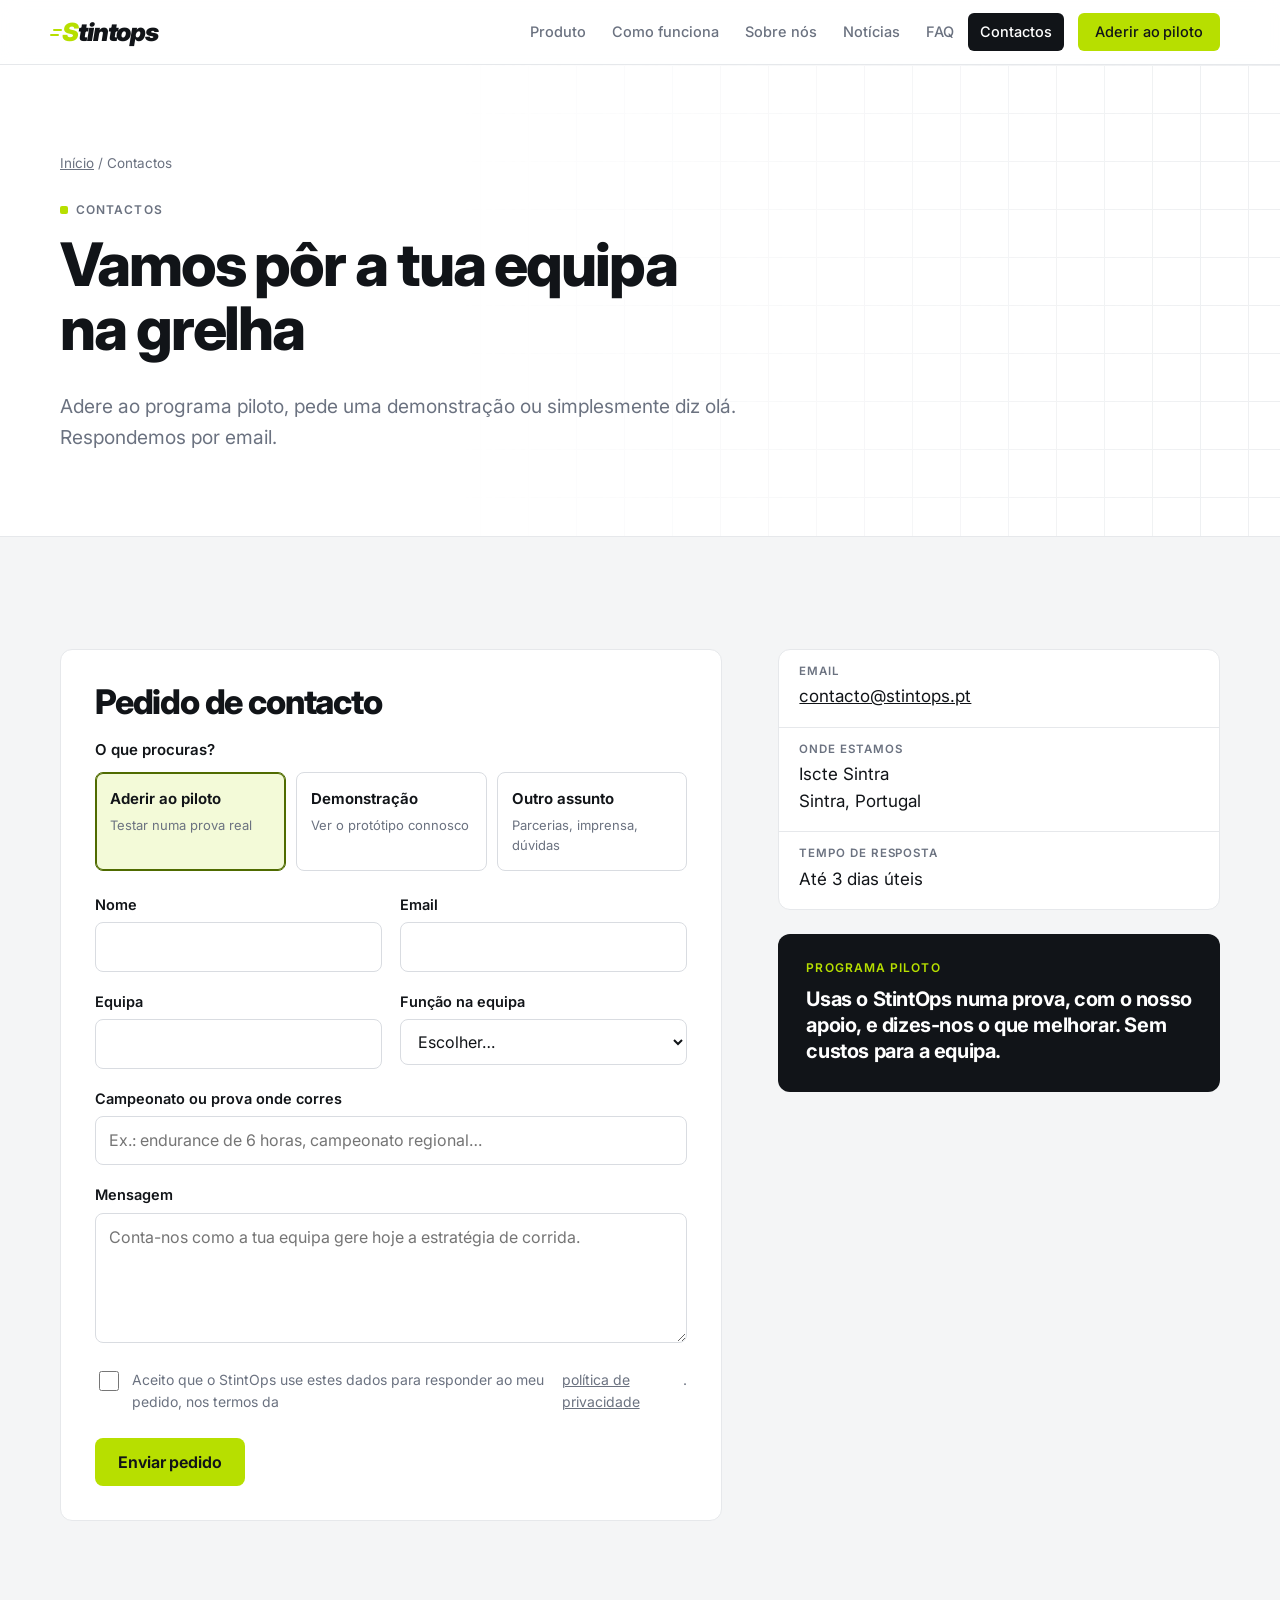
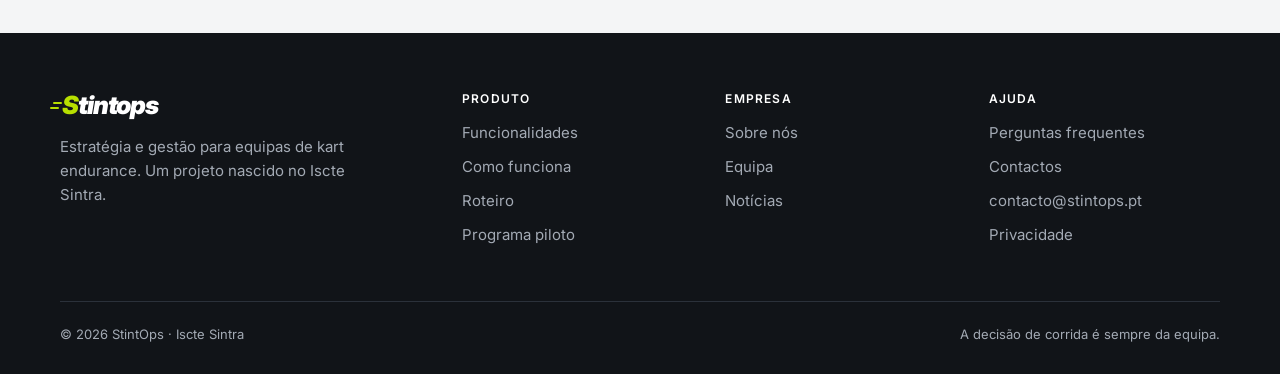
==== contactos.html @ 8bb317ed "Website corporativo StintOps Site estático com 7 páginas (homepage, produto, sobre nós, notícias, FA" ====
<!doctype html>
<html lang="pt-PT">
<head>
  <meta charset="utf-8">
  <meta name="viewport" content="width=device-width, initial-scale=1">
  <title>Contactos e programa piloto — StintOps</title>
  <meta name="description" content="Adere ao programa piloto do StintOps, pede uma demonstração ou fala com a equipa.">
  <link rel="canonical" href="https://stintops.pt/contactos.html">
  <meta property="og:title" content="Contactos e programa piloto — StintOps">
  <meta name="theme-color" content="#ffffff">
  <link rel="icon" href="assets/img/favicon.svg" type="image/svg+xml">
  <link rel="preconnect" href="https://fonts.googleapis.com">
  <link rel="preconnect" href="https://fonts.gstatic.com" crossorigin>
  <link href="https://fonts.googleapis.com/css2?family=Inter:ital,wght@0,400;0,500;0,600;0,700;0,800;1,800;1,900&display=swap" rel="stylesheet">
  <link rel="stylesheet" href="assets/css/style.css?v=2">
</head>
<body>
  <a class="skip" href="#main">Saltar para o conteúdo</a>
  <div id="site-header"></div>

  <main id="main">
    <section class="page-hero">
      <div class="wrap">
        <p class="crumbs"><a href="index.html">Início</a> / Contactos</p>
        <p class="eyebrow">Contactos</p>
        <h1>Vamos pôr a tua equipa na grelha</h1>
        <p class="lead">Adere ao programa piloto, pede uma demonstração ou simplesmente diz olá. Respondemos por email.</p>
      </div>
    </section>

    <section id="piloto" aria-labelledby="form-title">
      <div class="wrap contact-grid">
        <div class="card">
          <h2 id="form-title" style="font-size:34px">Pedido de contacto</h2>
          <form data-form="contacto" data-ok="Obrigado! Recebemos o teu pedido e respondemos em breve por email." novalidate>
            <fieldset style="border:0;padding:0;margin:0 0 22px">
              <legend style="font-weight:600;font-size:15px;margin-bottom:10px">O que procuras?</legend>
              <div class="choice">
                <label><input type="radio" name="pedido" value="piloto" checked><span>Aderir ao piloto<small>Testar numa prova real</small></span></label>
                <label id="demo"><input type="radio" name="pedido" value="demo"><span>Demonstração<small>Ver o protótipo connosco</small></span></label>
                <label><input type="radio" name="pedido" value="outro"><span>Outro assunto<small>Parcerias, imprensa, dúvidas</small></span></label>
              </div>
            </fieldset>
            <div class="form-grid">
              <div><label for="c-nome">Nome</label><input id="c-nome" name="nome" required autocomplete="name"></div>
              <div><label for="c-email">Email</label><input id="c-email" name="email" type="email" required autocomplete="email"></div>
              <div><label for="c-equipa">Equipa</label><input id="c-equipa" name="equipa" autocomplete="organization"></div>
              <div>
                <label for="c-funcao">Função na equipa</label>
                <select id="c-funcao" name="funcao">
                  <option value="">Escolher…</option>
                  <option>Chefe de equipa</option>
                  <option>Piloto</option>
                  <option>Estratégia / cronometragem</option>
                  <option>Organizador de provas</option>
                  <option>Outra</option>
                </select>
              </div>
              <div class="full"><label for="c-prova">Campeonato ou prova onde corres</label><input id="c-prova" name="prova" placeholder="Ex.: endurance de 6 horas, campeonato regional…"></div>
              <div class="full"><label for="c-msg">Mensagem</label><textarea id="c-msg" name="mensagem" placeholder="Conta-nos como a tua equipa gere hoje a estratégia de corrida."></textarea></div>
              <div class="full"><label class="check"><input type="checkbox" name="consentimento" required> Aceito que o StintOps use estes dados para responder ao meu pedido, nos termos da <a href="privacidade.html">política de privacidade</a>.</label></div>
              <div class="full"><button class="btn btn-primary" type="submit">Enviar pedido</button></div>
            </div>
            <p class="form-msg" role="status"></p>
          </form>
        </div>

        <aside>
          <ul class="info-list">
            <li><small>Email</small><a href="mailto:contacto@stintops.pt">contacto@stintops.pt</a></li>
            <li><small>Onde estamos</small>Iscte Sintra<br>Sintra, Portugal</li>
            <li><small>Tempo de resposta</small>Até 3 dias úteis</li>
          </ul>
          <div class="quote-box" style="margin-top:24px">
            <small>Programa piloto</small>
            <p style="font-size:20px;margin-top:10px">Usas o StintOps numa prova, com o nosso apoio, e dizes-nos o que melhorar. Sem custos para a equipa.</p>
          </div>
        </aside>
      </div>
    </section>
  </main>

  <div id="site-footer"></div>
  <script src="assets/js/main.js?v=2"></script>
</body>
</html>
---- assets/css/style.css ----
/* StintOps — website corporativo
   Mesma linguagem visual da aplicação: fundo claro, cartões brancos,
   lima como cor de ação, preto para o estado ativo, etiquetas de estado. */

:root {
  --bg: #f4f5f6;
  --surface: #ffffff;
  --surface-2: #fafafa;
  --line: #e6e8eb;
  --line-2: #d9dce1;
  --text: #111418;
  --muted: #6b7280;
  --faint: #9aa1ab;
  --black: #111418;

  --lime: #b7df00;          /* botões principais, barras de progresso */
  --lime-hover: #a6cb00;
  --lime-ink: #4f6b00;      /* lima legível sobre branco */
  --lime-soft: #f3fad8;
  --orange: #c2541f;        /* stint perto do limite */
  --amber-soft: #fdf1d6;  --amber-ink: #8a5a00;
  --blue-soft: #e9effd;   --blue-ink: #3b5bdb;
  --green-soft: #e3f5ea;  --green-ink: #1b7f45;
  --gray-soft: #eef0f2;

  --font: "Inter", system-ui, -apple-system, "Segoe UI", Roboto, sans-serif;
  --radius: 12px;
  --radius-sm: 8px;
  --wrap: 1160px;
  --gutter: clamp(16px, 4vw, 32px);
  --shadow: 0 1px 2px rgba(17, 20, 24, .04), 0 6px 20px rgba(17, 20, 24, .05);
}

*, *::before, *::after { box-sizing: border-box; }
html { scroll-behavior: smooth; -webkit-text-size-adjust: 100%; }
[id] { scroll-margin-top: 84px; }
body {
  margin: 0; background: var(--bg); color: var(--text);
  font: 400 17px/1.6 var(--font);
  -webkit-font-smoothing: antialiased;
}
img, svg { display: block; max-width: 100%; }
a { color: inherit; }
p { margin: 0 0 1em; }
h1, h2, h3, h4 { margin: 0 0 .5em; line-height: 1.08; font-weight: 800; letter-spacing: -.035em; }
h1 { font-size: clamp(38px, 5vw, 62px); }
h2 { font-size: clamp(30px, 3.8vw, 46px); }
h3 { font-size: 19px; font-weight: 700; letter-spacing: -.015em; }
:focus-visible { outline: 3px solid var(--lime); outline-offset: 3px; border-radius: 4px; }

.wrap { width: min(var(--wrap), 100% - 2 * var(--gutter)); margin-inline: auto; }
.skip { position: absolute; left: -999px; top: 8px; background: var(--black); color: #fff; padding: 8px 14px; z-index: 100; border-radius: 6px; }
.skip:focus { left: 8px; }
.sr-only { position: absolute; width: 1px; height: 1px; overflow: hidden; clip: rect(0 0 0 0); white-space: nowrap; }

/* rótulo pequeno em maiúsculas, como «TEMPO RESTANTE» na app */
.eyebrow {
  display: inline-flex; align-items: center; gap: 8px;
  font: 600 12px/1 var(--font); letter-spacing: .09em; text-transform: uppercase;
  color: var(--muted); margin-bottom: 16px;
}
.eyebrow::before { content: ""; width: 8px; height: 8px; border-radius: 2px; background: var(--lime); }
.lead { font-size: clamp(18px, 1.5vw, 20px); color: var(--muted); max-width: 60ch; }
.hl { background: linear-gradient(transparent 62%, rgba(183, 223, 0, .55) 62%); padding: 0 .06em; }

/* etiquetas de estado (Confirmado, Observado URD, Corrigido…) */
.pill {
  display: inline-flex; align-items: center; gap: 6px; white-space: nowrap;
  font: 600 12px/1 var(--font); padding: 6px 10px; border-radius: 999px;
  background: var(--gray-soft); color: var(--muted);
}
.pill.green { background: var(--green-soft); color: var(--green-ink); }
.pill.green::before { content: ""; width: 7px; height: 7px; border-radius: 50%; background: #2fb463; }
.pill.blue { background: var(--blue-soft); color: var(--blue-ink); }
.pill.amber { background: var(--amber-soft); color: var(--amber-ink); }
.pill.lime { background: var(--lime-soft); color: var(--lime-ink); }

/* ---------- botões (cantos de 8px, como na app) ---------- */
.btn {
  display: inline-flex; align-items: center; justify-content: center; gap: 10px;
  min-height: 48px; padding: 0 22px; border-radius: var(--radius-sm); border: 1px solid transparent;
  font: 650 16px/1 var(--font); text-decoration: none; cursor: pointer; letter-spacing: -.005em;
  transition: background .15s, color .15s, border-color .15s, box-shadow .15s;
}
.btn-primary { background: var(--lime); color: var(--black); }
.btn-primary:hover { background: var(--lime-hover); }
.btn-ghost { background: var(--surface); color: var(--text); border-color: var(--line-2); }
.btn-ghost:hover { border-color: var(--black); }
.btn-dark { background: var(--black); color: #fff; }
.btn-sm { min-height: 38px; padding: 0 16px; font-size: 14.5px; }
.arrow::after { content: "→"; font-weight: 400; }

/* ---------- logótipo ---------- */
.brand { display: inline-flex; align-items: center; text-decoration: none; color: var(--black); }
.wordmark { font: italic 900 25px/1 var(--font); letter-spacing: -.045em; position: relative; padding-left: 2px; }
.wordmark i { font-style: inherit; color: var(--lime); position: relative; }
.wordmark i::before {
  content: ""; position: absolute; left: -9px; top: 42%; width: 9px; height: 2px; border-radius: 2px;
  background: var(--lime); box-shadow: -3px 5px 0 var(--lime);
}
.dark .brand { color: #fff; }

/* ---------- cabeçalho (barra da app) ---------- */
.site-header {
  position: sticky; top: 0; z-index: 50;
  background: rgba(255, 255, 255, .92); backdrop-filter: saturate(1.4) blur(10px);
  border-bottom: 1px solid var(--line);
}
.site-header .wrap { display: flex; align-items: center; gap: 28px; min-height: 64px; }
.nav { margin-left: auto; display: flex; align-items: center; gap: 2px; }
.nav a {
  color: var(--muted); text-decoration: none; font-size: 14.5px; font-weight: 500;
  padding: 7px 12px; border-radius: 6px;
}
.nav a:hover { color: var(--text); background: var(--gray-soft); }
.nav a[aria-current="page"] { color: #fff; background: var(--black); }
.nav .btn { margin-left: 12px; color: var(--black); padding: 0 16px; }
.nav .btn:hover { background: var(--lime-hover); color: var(--black); }
.nav-toggle {
  display: none; margin-left: auto; background: var(--surface); border: 1px solid var(--line-2);
  color: var(--text); width: 44px; height: 44px; border-radius: 8px; cursor: pointer;
}
@media (max-width: 920px) {
  .nav-toggle { display: grid; place-items: center; }
  .nav {
    position: absolute; left: 0; right: 0; top: 100%;
    flex-direction: column; align-items: stretch; gap: 0;
    background: var(--surface); border-bottom: 1px solid var(--line);
    padding: 8px var(--gutter) 20px; display: none; box-shadow: var(--shadow);
  }
  .nav.open { display: flex; }
  .nav a { padding: 14px 10px; border-radius: 6px; font-size: 17px; }
  .nav .btn { margin: 14px 0 0; }
}

/* ---------- secções ---------- */
section { padding: clamp(64px, 9vw, 112px) 0; }
.band { background: var(--surface); border-block: 1px solid var(--line); }
.dark { background: var(--black); color: #e8eaed; }
.dark h1, .dark h2, .dark h3 { color: #fff; }
.dark .lead { color: #a3aab4; }
.dark .eyebrow { color: #a3aab4; }
.dark .btn-ghost { background: transparent; color: #fff; border-color: #3a414b; }
.dark .btn-ghost:hover { border-color: #fff; }
.section-head { max-width: 760px; margin-bottom: clamp(32px, 5vw, 56px); }
.section-head.center { margin-inline: auto; text-align: center; }

/* ---------- hero ---------- */
.hero { position: relative; overflow: hidden; padding: clamp(48px, 7vw, 88px) 0 clamp(64px, 8vw, 104px); }
.hero::before {
  content: ""; position: absolute; inset: 0; pointer-events: none;
  background:
    radial-gradient(700px 360px at 80% 20%, rgba(183, 223, 0, .16), transparent 65%),
    linear-gradient(var(--line) 1px, transparent 1px) 0 0 / 48px 48px,
    linear-gradient(90deg, var(--line) 1px, transparent 1px) 0 0 / 48px 48px;
  -webkit-mask-image: linear-gradient(180deg, #000 30%, transparent 95%);
  mask-image: linear-gradient(180deg, #000 30%, transparent 95%);
  opacity: .8;
}
.hero .wrap { position: relative; display: grid; grid-template-columns: .92fr 1.18fr; gap: clamp(32px, 4vw, 48px); align-items: center; }
.hero .lead { margin: 22px 0 30px; }
.cta-row { display: flex; flex-wrap: wrap; gap: 12px; align-items: center; }
.hero-note { margin-top: 26px; display: flex; flex-wrap: wrap; gap: 8px; }
@media (max-width: 1000px) { .hero .wrap { grid-template-columns: 1fr; } }

/* ---------- réplica do «Painel da corrida» (ilustração) ---------- */
.app {
  background: var(--bg); border: 1px solid var(--line-2); border-radius: 14px;
  box-shadow: 0 24px 60px rgba(17, 20, 24, .12), 0 2px 6px rgba(17, 20, 24, .05);
  overflow: hidden; font-size: 13px; line-height: 1.35; font-variant-numeric: tabular-nums;
}
.app-bar { display: flex; align-items: center; gap: 14px; padding: 10px 14px; background: var(--surface); border-bottom: 1px solid var(--line); }
.app-bar .wordmark { font-size: 17px; }
.app-tabs { display: flex; gap: 2px; }
.app-bar { overflow: hidden; white-space: nowrap; }
.app-tabs span { padding: 5px 9px; white-space: nowrap; border-radius: 6px; color: var(--muted); font-size: 12px; font-weight: 500; }
.app-tabs span.on { background: var(--black); color: #fff; }
.app-bar .pill { margin-left: auto; font-size: 11px; padding: 5px 8px; }
.app-av { width: 24px; height: 24px; border-radius: 50%; background: var(--black); color: #fff; font: 700 10px/24px var(--font); text-align: center; flex: none; }
.app-body { padding: 12px; display: grid; gap: 10px; }
.app-kpis { display: grid; grid-template-columns: repeat(3, 1fr); gap: 10px; }
.app-card { background: var(--surface); border: 1px solid var(--line); border-radius: 10px; padding: 12px; min-width: 0; }
.app-card small { display: block; font: 600 10px/1.2 var(--font); text-transform: uppercase; letter-spacing: .07em; color: var(--muted); }
.app-card strong { display: block; font: 800 26px/1.1 var(--font); letter-spacing: -.03em; margin-top: 6px; }
.app-card strong span { font-size: 13px; font-weight: 500; color: var(--muted); letter-spacing: 0; }
.app-card em { display: block; font-style: normal; color: var(--muted); font-size: 11.5px; margin-top: 3px; }
.bar { height: 6px; border-radius: 3px; background: var(--gray-soft); margin-top: 10px; overflow: hidden; }
.bar b { display: block; height: 100%; border-radius: 3px; }
.app-main { display: grid; grid-template-columns: 1.55fr 1fr; gap: 10px; }
.app-stats { display: flex; gap: 18px; margin: 8px 0 4px; }
.app-stats strong { font-size: 18px; }
.app-chart { margin-top: 6px; }
.app-alert { border-radius: 7px; padding: 7px 9px; font-size: 11.5px; margin-bottom: 6px; }
.app-alert.amber { background: var(--amber-soft); color: var(--amber-ink); }
.app-alert.gray { background: var(--gray-soft); color: #4b5563; }
.app-alert.blue { background: var(--blue-soft); color: var(--blue-ink); }
.app-btn { display: block; text-align: center; border-radius: 7px; padding: 8px; font-weight: 650; font-size: 12px; margin-top: 6px; }
.app-btn.lime { background: var(--lime); }
.app-btn.ghost { background: var(--surface); border: 1px solid var(--line-2); }
.app-caption { margin: 10px 2px 0; font-size: 12px; color: var(--faint); }
@media (max-width: 1240px) and (min-width: 1001px), (max-width: 600px) {
  .app-tabs span:not(.on) { display: none; }
}
@media (max-width: 600px) {
  .app-kpis { grid-template-columns: 1fr 1fr; }
  .app-kpis .app-card:last-child { grid-column: 1 / -1; }
  .app-main { grid-template-columns: 1fr; }
  .app-card strong { font-size: 22px; }
}

/* ---------- problema ---------- */
.pains { display: grid; grid-template-columns: repeat(3, 1fr); gap: 16px; }
.pain { background: var(--surface); border: 1px solid var(--line); border-radius: var(--radius); padding: 26px; }
.pain .num { display: inline-block; font: 700 12px/1 var(--font); letter-spacing: .08em; color: var(--lime-ink); background: var(--lime-soft); padding: 6px 8px; border-radius: 6px; }
.pain h3 { margin-top: 16px; }
.pain p { color: var(--muted); margin: 0; }
@media (max-width: 860px) { .pains { grid-template-columns: 1fr; } }

/* ---------- funcionalidades ---------- */
.features { display: grid; grid-template-columns: repeat(2, 1fr); gap: 16px; }
.feature {
  background: var(--surface); border: 1px solid var(--line); border-radius: var(--radius);
  padding: 26px; display: grid; grid-template-columns: 44px 1fr; gap: 18px; align-items: start;
}
.feature .ico { width: 44px; height: 44px; border-radius: 10px; background: var(--black); display: grid; place-items: center; color: var(--lime); }
.feature .ico svg { width: 22px; height: 22px; }
.feature h3 { margin-bottom: 6px; }
.feature p { color: var(--muted); margin: 0; }
.feature .pill { margin-top: 14px; }
.more { margin-top: 32px; }
@media (max-width: 760px) { .features { grid-template-columns: 1fr; } .feature { grid-template-columns: 1fr; } }

/* ---------- ecrãs da aplicação ---------- */
.shots { display: grid; grid-template-columns: repeat(2, 1fr); gap: 24px; }
.shot { margin: 0; }
.shot .frame { background: var(--surface); border: 1px solid var(--line-2); border-radius: 12px; padding: 6px; box-shadow: var(--shadow); }
.shot img { width: 100%; height: auto; border-radius: 8px; }
.shot figcaption { margin-top: 14px; }
.shot figcaption b { display: block; font-size: 17px; }
.shot figcaption span { color: var(--muted); font-size: 15.5px; }
@media (max-width: 860px) { .shots { grid-template-columns: 1fr; } }

/* ---------- passos ---------- */
.steps { display: grid; grid-template-columns: repeat(3, 1fr); gap: 16px; counter-reset: step; }
.step { background: var(--bg); border: 1px solid var(--line); border-radius: var(--radius); padding: 26px; }
.step::before {
  counter-increment: step; content: counter(step);
  display: grid; place-items: center; width: 34px; height: 34px; border-radius: 8px;
  background: var(--black); color: var(--lime); font: 800 15px/1 var(--font); margin-bottom: 18px;
}
.step p { color: var(--muted); margin: 0; }
@media (max-width: 860px) { .steps { grid-template-columns: 1fr; } }

/* ---------- sobre / valores ---------- */
.split { display: grid; grid-template-columns: 1fr 1fr; gap: clamp(32px, 6vw, 80px); align-items: start; }
@media (max-width: 860px) { .split { grid-template-columns: 1fr; } }
.values { display: grid; gap: 12px; }
.value { display: grid; grid-template-columns: 34px 1fr; gap: 14px; background: var(--surface); border: 1px solid var(--line); border-radius: var(--radius); padding: 18px; }
.value b { display: grid; place-items: center; width: 34px; height: 34px; border-radius: 8px; background: var(--lime-soft); color: var(--lime-ink); font-size: 13px; }
.value h3 { margin: 6px 0 4px; font-size: 17px; }
.value p { margin: 0; color: var(--muted); font-size: 16px; }
.quote-box { background: var(--black); color: #e8eaed; border-radius: var(--radius); padding: 28px; }
.quote-box p { font: 700 clamp(21px, 2.2vw, 26px)/1.3 var(--font); color: #fff; letter-spacing: -.02em; margin-bottom: 0; }
.quote-box small { display: block; font: 600 12px/1 var(--font); letter-spacing: .09em; text-transform: uppercase; color: var(--lime); margin-bottom: 12px; }
.quote-box.light { background: var(--surface); border: 1px solid var(--line); }
.quote-box.light p { color: var(--text); }
.quote-box.light small { color: var(--lime-ink); }

/* ---------- testemunhos ---------- */
.testis { display: grid; grid-template-columns: repeat(3, 1fr); gap: 16px; }
.testi { margin: 0; background: var(--surface); border: 1.5px dashed var(--line-2); border-radius: var(--radius); padding: 26px; display: flex; flex-direction: column; gap: 18px; }
.testi blockquote { margin: 0; font-size: 16.5px; color: var(--muted); font-style: italic; }
.testi .who { display: flex; align-items: center; gap: 12px; margin-top: auto; }
.avatar { width: 44px; height: 44px; border-radius: 50%; background: var(--gray-soft); display: grid; place-items: center; font: 700 14px/1 var(--font); color: var(--muted); flex: none; }
.who strong { display: block; font-size: 15px; }
.who span { font-size: 14px; color: var(--muted); }
@media (max-width: 860px) { .testis { grid-template-columns: 1fr; } }

/* ---------- notícias ---------- */
.news { display: grid; grid-template-columns: repeat(3, 1fr); gap: 16px; }
.post { background: var(--surface); border: 1px solid var(--line); border-radius: var(--radius); overflow: hidden; display: flex; flex-direction: column; }
.post-cover { aspect-ratio: 16 / 8; background: var(--surface-2); border-bottom: 1px solid var(--line); overflow: hidden; }
.post-cover img { width: 100%; height: 100%; object-fit: cover; object-position: top left; }
.post-cover svg { width: 100%; height: 100%; }
.post-body { padding: 22px; display: flex; flex-direction: column; flex: 1; }
.post time { font: 600 12px/1 var(--font); color: var(--muted); letter-spacing: .08em; text-transform: uppercase; }
.post h3 { margin: 12px 0 8px; }
.post p { color: var(--muted); font-size: 16px; }
.post a.read { margin-top: auto; font-weight: 650; text-decoration: none; }
.post a.read:hover { color: var(--lime-ink); }
@media (max-width: 960px) { .news { grid-template-columns: 1fr; } }

/* ---------- CTA final ---------- */
.cta-band { padding: clamp(56px, 7vw, 88px) 0; }
.cta-band .wrap { display: grid; grid-template-columns: 1.3fr 1fr; gap: 40px; align-items: center; }
.cta-band h2 { margin-bottom: 12px; }
.newsletter { display: flex; gap: 10px; margin-top: 14px; flex-wrap: wrap; }
.newsletter input { flex: 1 1 220px; }
.cta-side { background: #1b1f25; border: 1px solid #2b313a; border-radius: var(--radius); padding: 26px; }
.cta-side h3 { font-size: 18px; }
.cta-side p { color: #a3aab4; font-size: 15px; margin-bottom: 0; }
@media (max-width: 860px) { .cta-band .wrap { grid-template-columns: 1fr; } }

/* ---------- formulários (campos como na app) ---------- */
label { display: block; font-weight: 600; font-size: 14.5px; margin-bottom: 6px; }
input, select, textarea {
  width: 100%; font: inherit; font-size: 16px; color: var(--text);
  background: var(--surface); border: 1px solid var(--line-2); border-radius: var(--radius-sm); padding: 11px 13px; min-height: 46px;
}
.dark input { background: #23282f; border-color: #353c46; color: #fff; }
.dark input::placeholder { color: #808894; }
textarea { min-height: 130px; resize: vertical; }
input:focus, select:focus, textarea:focus { outline: none; border-color: var(--lime-ink); box-shadow: 0 0 0 3px rgba(183, 223, 0, .35); }
.form-grid { display: grid; grid-template-columns: 1fr 1fr; gap: 18px; }
.form-grid .full { grid-column: 1 / -1; }
@media (max-width: 640px) { .form-grid { grid-template-columns: 1fr; } }
fieldset { border: 0; padding: 0; margin: 0 0 22px; }
legend { font-weight: 600; font-size: 14.5px; margin-bottom: 10px; padding: 0; }
.choice { display: grid; grid-template-columns: repeat(3, 1fr); gap: 10px; }
.choice label { margin: 0; position: relative; }
.choice input { position: absolute; opacity: 0; pointer-events: none; width: 1px; height: 1px; min-height: 0; padding: 0; }
.choice span {
  display: block; height: 100%; border: 1px solid var(--line-2); background: var(--surface); border-radius: var(--radius-sm);
  padding: 14px; font-weight: 650; font-size: 15px; cursor: pointer;
}
.choice span small { display: block; font-weight: 400; color: var(--muted); font-size: 13px; margin-top: 4px; }
.choice input:checked + span { border-color: var(--lime-ink); background: var(--lime-soft); box-shadow: inset 0 0 0 1px var(--lime-ink); }
.choice input:focus-visible + span { outline: 3px solid var(--lime); outline-offset: 2px; }
@media (max-width: 640px) { .choice { grid-template-columns: 1fr; } }
.check { display: flex; gap: 10px; align-items: flex-start; font-weight: 400; font-size: 14px; color: var(--muted); }
.check input { width: 20px; height: 20px; min-height: 0; margin-top: 2px; flex: none; accent-color: var(--lime-ink); }
.form-msg { display: none; margin-top: 16px; padding: 12px 14px; border-radius: var(--radius-sm); font-size: 15px; flex-basis: 100%; }
.form-msg.ok { display: block; background: var(--green-soft); color: var(--green-ink); }
.form-msg.err { display: block; background: #fdecea; color: #a12a1c; }

/* ---------- páginas interiores ---------- */
.page-hero { padding: clamp(48px, 7vw, 88px) 0 clamp(40px, 5vw, 64px); background: var(--surface); border-bottom: 1px solid var(--line); position: relative; overflow: hidden; }
.page-hero::before {
  content: ""; position: absolute; inset: 0; pointer-events: none;
  background:
    linear-gradient(var(--line) 1px, transparent 1px) 0 0 / 48px 48px,
    linear-gradient(90deg, var(--line) 1px, transparent 1px) 0 0 / 48px 48px;
  -webkit-mask-image: linear-gradient(90deg, transparent 35%, #000 100%);
  mask-image: linear-gradient(90deg, transparent 35%, #000 100%);
  opacity: .7;
}
.page-hero .wrap { position: relative; }
.page-hero h1 { font-size: clamp(38px, 5vw, 60px); max-width: 17ch; }
.page-hero .lead a { color: var(--text); }
.crumbs { font-size: 13.5px; color: var(--muted); margin-bottom: 20px; }
.crumbs a { color: var(--muted); }
.prose { max-width: 70ch; }
.prose h2 { font-size: clamp(26px, 2.8vw, 34px); margin-top: 1.6em; }
.prose h3 { margin-top: 1.4em; }
.prose ul { padding-left: 1.2em; }
.prose li { margin-bottom: .4em; }
.prose p, .prose li { color: #374151; }

.team { display: grid; grid-template-columns: repeat(auto-fill, minmax(200px, 1fr)); gap: 16px; }
.member { background: var(--bg); border: 1px solid var(--line); border-radius: var(--radius); padding: 22px; }
.member .avatar { width: 64px; height: 64px; font-size: 20px; background: var(--black); color: #fff; margin-bottom: 16px; }
.member h3 { font-size: 17px; margin-bottom: 4px; }
.member p { margin: 0; color: var(--muted); font-size: 15px; }

.timeline { list-style: none; margin: 28px 0 0; padding: 0; border-left: 2px solid var(--line-2); }
.timeline li { position: relative; padding: 0 0 26px 26px; }
.timeline li::before { content: ""; position: absolute; left: -7px; top: 4px; width: 12px; height: 12px; border-radius: 50%; background: var(--lime); box-shadow: 0 0 0 3px var(--bg); }
.timeline time { font: 600 12px/1 var(--font); color: var(--muted); letter-spacing: .08em; text-transform: uppercase; }
.timeline h3 { margin: 8px 0 4px; font-size: 17px; }
.timeline p { margin: 0; color: var(--muted); }
.article + .article { margin-top: 40px; padding-top: 40px; border-top: 1px solid var(--line); }
.article .eyebrow { margin-bottom: 10px; }
.article h2 { margin-top: 0; }

.compare { width: 100%; border-collapse: collapse; background: var(--surface); font-size: 15.5px; }
.compare th, .compare td { text-align: left; padding: 13px 18px; border-bottom: 1px solid var(--line); vertical-align: middle; }
.compare th { font: 600 11.5px/1.2 var(--font); text-transform: uppercase; letter-spacing: .08em; color: var(--muted); background: var(--surface-2); }
.compare tr:last-child td { border-bottom: 0; }
.table-scroll { overflow-x: auto; border-radius: var(--radius); border: 1px solid var(--line); }

.faq { max-width: 820px; }
.faq details { background: var(--surface); border: 1px solid var(--line); border-radius: var(--radius-sm); margin-bottom: 8px; }
.faq summary { list-style: none; cursor: pointer; padding: 18px 52px 18px 20px; position: relative; font-weight: 650; font-size: 17px; }
.faq summary::-webkit-details-marker { display: none; }
.faq summary::after { content: "+"; position: absolute; right: 18px; top: 13px; font: 400 26px/1 var(--font); color: var(--muted); transition: transform .2s; }
.faq details[open] summary::after { transform: rotate(45deg); }
.faq details p { color: var(--muted); padding: 0 20px 18px; margin: 0; }
.faq h2 { font-size: 24px; margin: 44px 0 14px; }
.faq h2:first-child { margin-top: 0; }

.contact-grid { display: grid; grid-template-columns: 1.5fr 1fr; gap: clamp(28px, 5vw, 56px); align-items: start; }
@media (max-width: 900px) { .contact-grid { grid-template-columns: 1fr; } }
.card { background: var(--surface); border: 1px solid var(--line); border-radius: var(--radius); padding: clamp(22px, 3vw, 34px); }
.card h2 { font-size: 30px; }
.info-list { list-style: none; padding: 0; margin: 0; background: var(--surface); border: 1px solid var(--line); border-radius: var(--radius); }
.info-list li { padding: 16px 20px; border-bottom: 1px solid var(--line); }
.info-list li:last-child { border-bottom: 0; }
.info-list small { display: block; font: 600 11.5px/1 var(--font); text-transform: uppercase; letter-spacing: .08em; color: var(--muted); margin-bottom: 6px; }

/* ---------- rodapé ---------- */
.site-footer { background: var(--black); color: #a3aab4; padding: 60px 0 30px; font-size: 15px; }
.foot-grid { display: grid; grid-template-columns: 1.6fr repeat(3, 1fr); gap: 32px; }
.foot-grid h4 { color: #fff; font: 600 12px/1 var(--font); text-transform: uppercase; letter-spacing: .1em; margin-bottom: 16px; }
.foot-grid ul { list-style: none; margin: 0; padding: 0; }
.foot-grid li { margin-bottom: 10px; }
.foot-grid a { color: #a3aab4; text-decoration: none; }
.foot-grid a:hover { color: #fff; }
.foot-grid .brand { color: #fff; }
.foot-grid p { max-width: 34ch; margin-top: 14px; }
.foot-bottom { margin-top: 44px; padding-top: 22px; border-top: 1px solid #2b313a; display: flex; flex-wrap: wrap; gap: 12px 24px; justify-content: space-between; font-size: 13px; }
@media (max-width: 860px) { .foot-grid { grid-template-columns: 1fr 1fr; } .foot-grid > :first-child { grid-column: 1 / -1; } }

@media (prefers-reduced-motion: reduce) { html { scroll-behavior: auto; } .btn { transition: none; } }
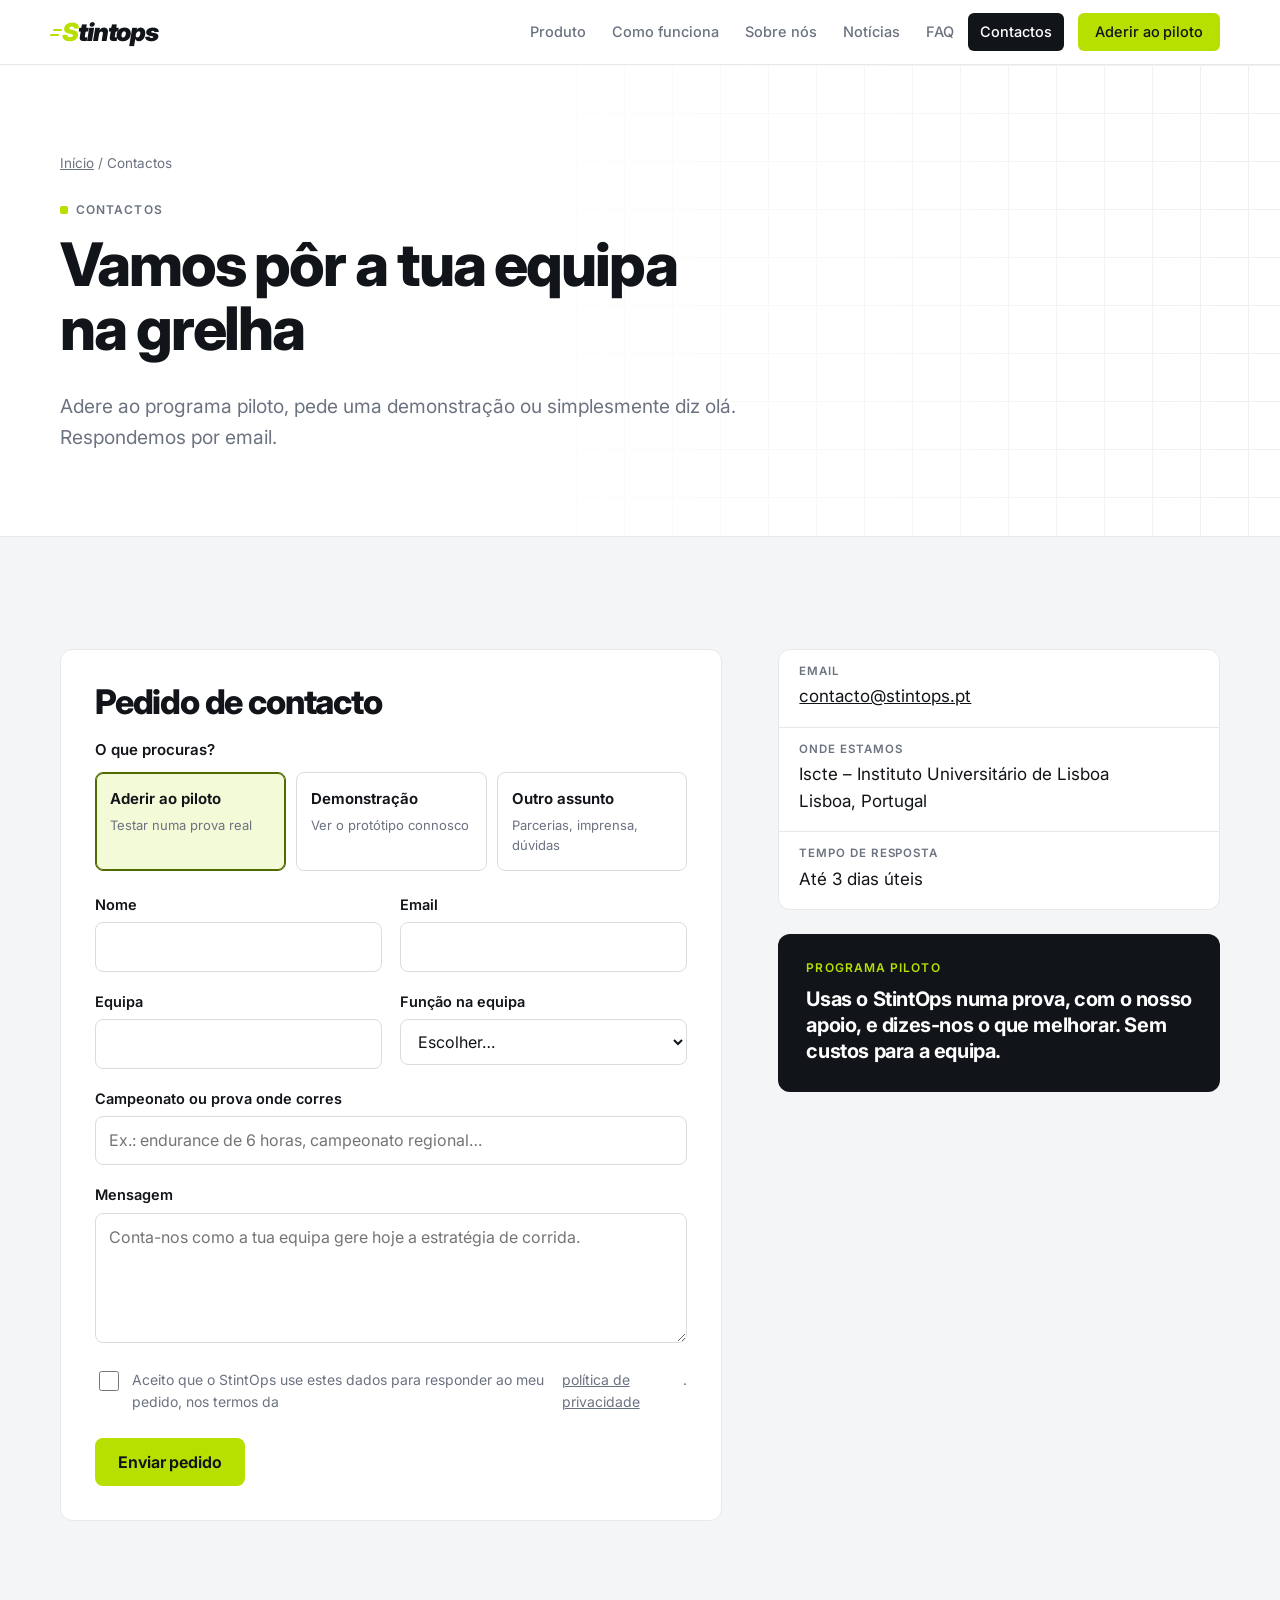
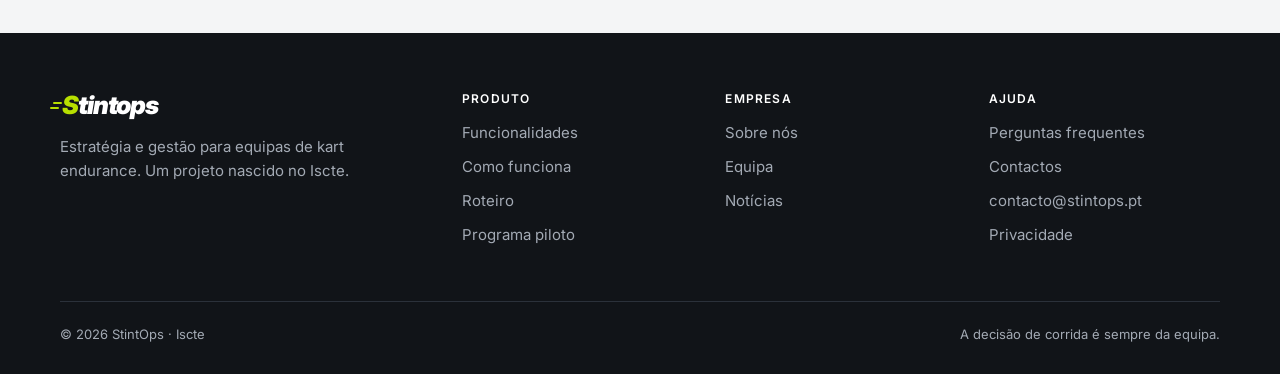
==== commit 6e1f1dd0: "Usa «Iscte» em vez de «Iscte Sintra»" ====
--- a/contactos.html
+++ b/contactos.html
@@ -68,7 +68,7 @@
         <aside>
           <ul class="info-list">
             <li><small>Email</small><a href="mailto:contacto@stintops.pt">contacto@stintops.pt</a></li>
-            <li><small>Onde estamos</small>Iscte Sintra<br>Sintra, Portugal</li>
+            <li><small>Onde estamos</small>Iscte – Instituto Universitário de Lisboa<br>Lisboa, Portugal</li>
             <li><small>Tempo de resposta</small>Até 3 dias úteis</li>
           </ul>
           <div class="quote-box" style="margin-top:24px">
@@ -81,6 +81,6 @@
   </main>
 
   <div id="site-footer"></div>
-  <script src="assets/js/main.js?v=2"></script>
+  <script src="assets/js/main.js?v=3"></script>
 </body>
 </html>
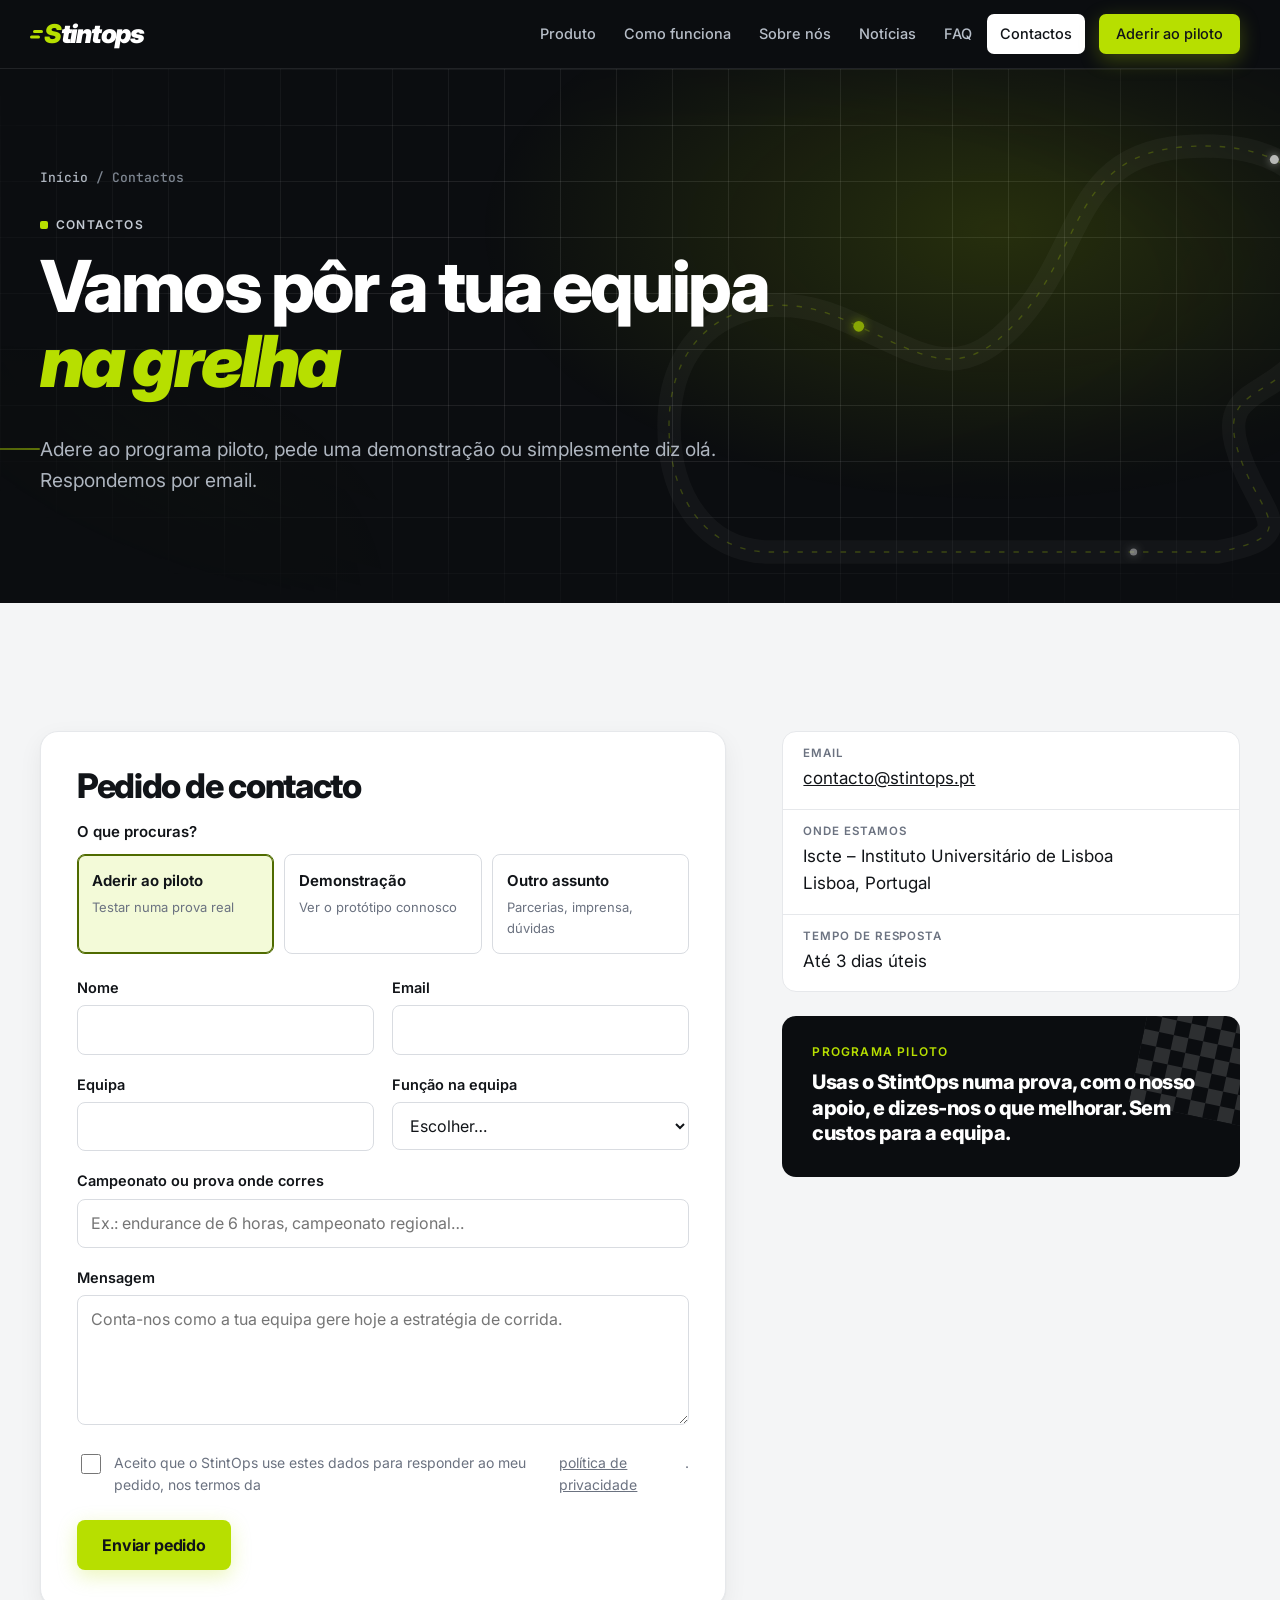
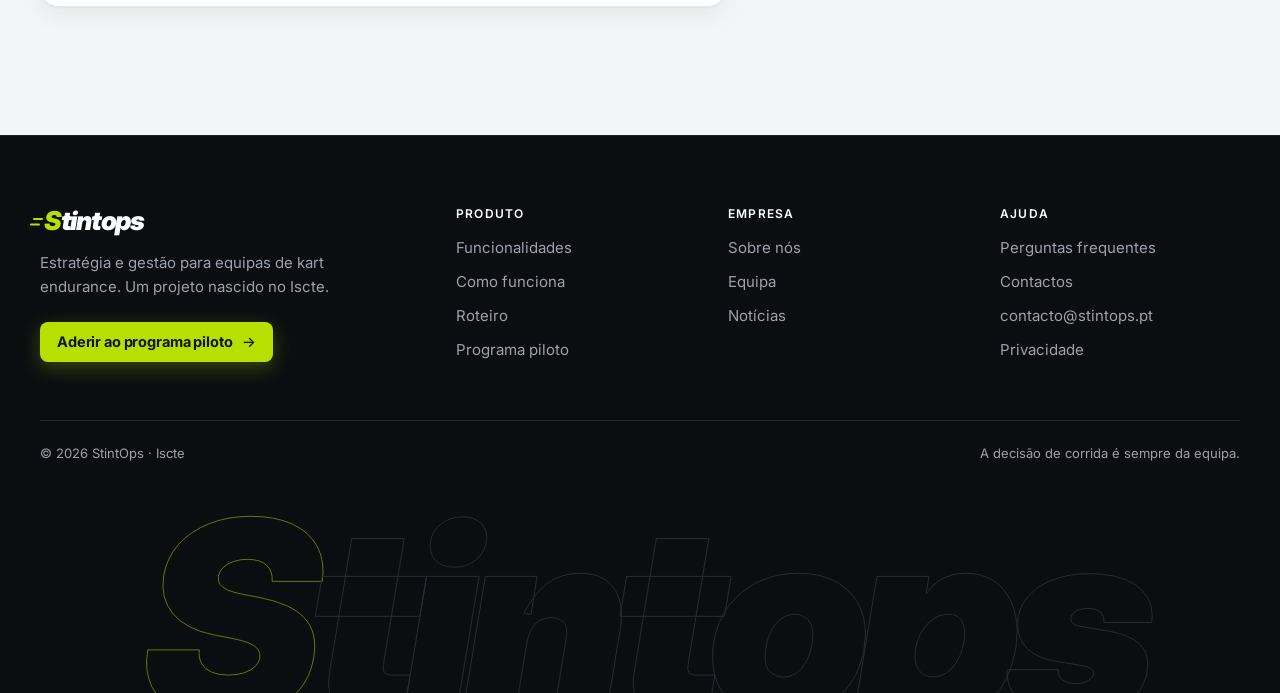
==== commit bd943f51: "Novo design da marca: herói animado, ecrãs da app em HTML e animações" ====
--- a/contactos.html
+++ b/contactos.html
@@ -7,12 +7,13 @@
   <meta name="description" content="Adere ao programa piloto do StintOps, pede uma demonstração ou fala com a equipa.">
   <link rel="canonical" href="https://stintops.pt/contactos.html">
   <meta property="og:title" content="Contactos e programa piloto — StintOps">
-  <meta name="theme-color" content="#ffffff">
+  <meta name="theme-color" content="#0b0d10">
   <link rel="icon" href="assets/img/favicon.svg" type="image/svg+xml">
   <link rel="preconnect" href="https://fonts.googleapis.com">
   <link rel="preconnect" href="https://fonts.gstatic.com" crossorigin>
-  <link href="https://fonts.googleapis.com/css2?family=Inter:ital,wght@0,400;0,500;0,600;0,700;0,800;1,800;1,900&display=swap" rel="stylesheet">
-  <link rel="stylesheet" href="assets/css/style.css?v=2">
+  <link href="https://fonts.googleapis.com/css2?family=Inter:ital,wght@0,400;0,500;0,600;0,700;0,800;1,800;1,900&family=JetBrains+Mono:wght@500;700&display=swap" rel="stylesheet">
+  <link rel="stylesheet" href="assets/css/style.css?v=8">
+  <script>document.documentElement.classList.add("js")</script>
 </head>
 <body>
   <a class="skip" href="#main">Saltar para o conteúdo</a>
@@ -23,7 +24,7 @@
       <div class="wrap">
         <p class="crumbs"><a href="index.html">Início</a> / Contactos</p>
         <p class="eyebrow">Contactos</p>
-        <h1>Vamos pôr a tua equipa na grelha</h1>
+        <h1>Vamos pôr a tua equipa <span class="it">na grelha</span></h1>
         <p class="lead">Adere ao programa piloto, pede uma demonstração ou simplesmente diz olá. Respondemos por email.</p>
       </div>
     </section>
@@ -81,6 +82,6 @@
   </main>
 
   <div id="site-footer"></div>
-  <script src="assets/js/main.js?v=3"></script>
+  <script src="assets/js/main.js?v=8"></script>
 </body>
 </html>
--- a/assets/css/style.css
+++ b/assets/css/style.css
@@ -1,6 +1,7 @@
 /* StintOps — website corporativo
-   Mesma linguagem visual da aplicação: fundo claro, cartões brancos,
-   lima como cor de ação, preto para o estado ativo, etiquetas de estado. */
+   Linguagem visual da aplicação (fundo claro, cartões brancos, lima para ação,
+   preto para o estado ativo) com uma camada de marca: heróis escuros de pista,
+   tipografia itálica de corrida, números de cronometragem e movimento. */
 
 :root {
   --bg: #f4f5f6;
@@ -12,23 +13,31 @@
   --muted: #6b7280;
   --faint: #9aa1ab;
   --black: #111418;
-
-  --lime: #b7df00;          /* botões principais, barras de progresso */
-  --lime-hover: #a6cb00;
-  --lime-ink: #4f6b00;      /* lima legível sobre branco */
+  --ink: #0b0d10;           /* fundo dos heróis e faixas escuras */
+  --ink-2: #15191f;
+  --ink-line: rgba(255, 255, 255, .09);
+  --ink-muted: #9ba3ae;
+
+  --lime: #b7df00;
+  --lime-hover: #c6ec12;
+  --lime-ink: #4f6b00;
   --lime-soft: #f3fad8;
-  --orange: #c2541f;        /* stint perto do limite */
+  --orange: #c2541f;
   --amber-soft: #fdf1d6;  --amber-ink: #8a5a00;
   --blue-soft: #e9effd;   --blue-ink: #3b5bdb;
   --green-soft: #e3f5ea;  --green-ink: #1b7f45;
+  --red-soft: #fdecea;    --red-ink: #a12a1c;
   --gray-soft: #eef0f2;
 
   --font: "Inter", system-ui, -apple-system, "Segoe UI", Roboto, sans-serif;
-  --radius: 12px;
+  --mono: "JetBrains Mono", ui-monospace, "SF Mono", Menlo, monospace;
+  --radius: 14px;
   --radius-sm: 8px;
-  --wrap: 1160px;
+  --wrap: 1200px;
   --gutter: clamp(16px, 4vw, 32px);
-  --shadow: 0 1px 2px rgba(17, 20, 24, .04), 0 6px 20px rgba(17, 20, 24, .05);
+  --shadow: 0 1px 2px rgba(17, 20, 24, .04), 0 8px 24px rgba(17, 20, 24, .06);
+  --shadow-lg: 0 30px 80px rgba(0, 0, 0, .35), 0 4px 14px rgba(0, 0, 0, .2);
+  --ease: cubic-bezier(.2, .7, .2, 1);
 }
 
 *, *::before, *::after { box-sizing: border-box; }
@@ -37,33 +46,36 @@
 body {
   margin: 0; background: var(--bg); color: var(--text);
   font: 400 17px/1.6 var(--font);
-  -webkit-font-smoothing: antialiased;
+  -webkit-font-smoothing: antialiased; overflow-x: hidden;
 }
 img, svg { display: block; max-width: 100%; }
 a { color: inherit; }
 p { margin: 0 0 1em; }
-h1, h2, h3, h4 { margin: 0 0 .5em; line-height: 1.08; font-weight: 800; letter-spacing: -.035em; }
-h1 { font-size: clamp(38px, 5vw, 62px); }
-h2 { font-size: clamp(30px, 3.8vw, 46px); }
-h3 { font-size: 19px; font-weight: 700; letter-spacing: -.015em; }
+h1, h2, h3, h4 { margin: 0 0 .5em; line-height: 1.04; font-weight: 800; letter-spacing: -.04em; }
+h1 { font-size: clamp(42px, 6.2vw, 80px); }
+h2 { font-size: clamp(32px, 4.2vw, 54px); }
+h3 { font-size: 19px; font-weight: 700; letter-spacing: -.015em; line-height: 1.2; }
+/* destaque itálico, como o logótipo */
+.it { font-style: italic; font-weight: 900; letter-spacing: -.045em; }
 :focus-visible { outline: 3px solid var(--lime); outline-offset: 3px; border-radius: 4px; }
+.mono { font-family: var(--mono); font-variant-numeric: tabular-nums; letter-spacing: -.02em; }
 
 .wrap { width: min(var(--wrap), 100% - 2 * var(--gutter)); margin-inline: auto; }
 .skip { position: absolute; left: -999px; top: 8px; background: var(--black); color: #fff; padding: 8px 14px; z-index: 100; border-radius: 6px; }
 .skip:focus { left: 8px; }
 .sr-only { position: absolute; width: 1px; height: 1px; overflow: hidden; clip: rect(0 0 0 0); white-space: nowrap; }
 
-/* rótulo pequeno em maiúsculas, como «TEMPO RESTANTE» na app */
 .eyebrow {
   display: inline-flex; align-items: center; gap: 8px;
-  font: 600 12px/1 var(--font); letter-spacing: .09em; text-transform: uppercase;
-  color: var(--muted); margin-bottom: 16px;
+  font: 600 12px/1 var(--font); letter-spacing: .1em; text-transform: uppercase;
+  color: var(--muted); margin-bottom: 18px;
 }
 .eyebrow::before { content: ""; width: 8px; height: 8px; border-radius: 2px; background: var(--lime); }
+.eyebrow.live::before { border-radius: 50%; box-shadow: 0 0 0 0 rgba(183, 223, 0, .7); animation: pulse 2s infinite; }
+@keyframes pulse { 0% { box-shadow: 0 0 0 0 rgba(183, 223, 0, .7); } 70% { box-shadow: 0 0 0 10px rgba(183, 223, 0, 0); } 100% { box-shadow: 0 0 0 0 rgba(183, 223, 0, 0); } }
 .lead { font-size: clamp(18px, 1.5vw, 20px); color: var(--muted); max-width: 60ch; }
 .hl { background: linear-gradient(transparent 62%, rgba(183, 223, 0, .55) 62%); padding: 0 .06em; }
 
-/* etiquetas de estado (Confirmado, Observado URD, Corrigido…) */
 .pill {
   display: inline-flex; align-items: center; gap: 6px; white-space: nowrap;
   font: 600 12px/1 var(--font); padding: 6px 10px; border-radius: 999px;
@@ -74,43 +86,58 @@
 .pill.blue { background: var(--blue-soft); color: var(--blue-ink); }
 .pill.amber { background: var(--amber-soft); color: var(--amber-ink); }
 .pill.lime { background: var(--lime-soft); color: var(--lime-ink); }
-
-/* ---------- botões (cantos de 8px, como na app) ---------- */
+.pill.red { background: var(--red-soft); color: var(--red-ink); }
+
+/* ---------- botões ---------- */
 .btn {
+  position: relative; overflow: hidden;
   display: inline-flex; align-items: center; justify-content: center; gap: 10px;
-  min-height: 48px; padding: 0 22px; border-radius: var(--radius-sm); border: 1px solid transparent;
-  font: 650 16px/1 var(--font); text-decoration: none; cursor: pointer; letter-spacing: -.005em;
-  transition: background .15s, color .15s, border-color .15s, box-shadow .15s;
-}
-.btn-primary { background: var(--lime); color: var(--black); }
-.btn-primary:hover { background: var(--lime-hover); }
+  min-height: 50px; padding: 0 24px; border-radius: var(--radius-sm); border: 1px solid transparent;
+  font: 700 16px/1 var(--font); text-decoration: none; cursor: pointer; letter-spacing: -.01em;
+  transition: background .2s, color .2s, border-color .2s, box-shadow .25s, transform .25s var(--ease);
+}
+.btn:hover { transform: translateY(-2px); }
+.btn:active { transform: translateY(0); }
+.btn-primary { background: var(--lime); color: var(--black); box-shadow: 0 6px 20px rgba(183, 223, 0, .28); }
+.btn-primary:hover { background: var(--lime-hover); box-shadow: 0 10px 30px rgba(183, 223, 0, .42); }
+/* brilho que atravessa o botão principal */
+.btn-primary::before {
+  content: ""; position: absolute; top: 0; bottom: 0; left: -60%; width: 40%;
+  background: linear-gradient(100deg, transparent, rgba(255, 255, 255, .55), transparent);
+  transform: skewX(-20deg); animation: shine 5s 2s infinite;
+}
+@keyframes shine { 0%, 70% { left: -60%; } 100% { left: 130%; } }
 .btn-ghost { background: var(--surface); color: var(--text); border-color: var(--line-2); }
 .btn-ghost:hover { border-color: var(--black); }
 .btn-dark { background: var(--black); color: #fff; }
-.btn-sm { min-height: 38px; padding: 0 16px; font-size: 14.5px; }
-.arrow::after { content: "→"; font-weight: 400; }
+.btn-sm { min-height: 40px; padding: 0 16px; font-size: 14.5px; }
+.btn-sm::before { display: none; }
+.arrow::after { content: "→"; font-weight: 500; transition: transform .25s var(--ease); }
+.arrow:hover::after { transform: translateX(4px); }
 
 /* ---------- logótipo ---------- */
 .brand { display: inline-flex; align-items: center; text-decoration: none; color: var(--black); }
-.wordmark { font: italic 900 25px/1 var(--font); letter-spacing: -.045em; position: relative; padding-left: 2px; }
+.wordmark { font: italic 900 26px/1 var(--font); letter-spacing: -.05em; position: relative; padding-left: 4px; }
 .wordmark i { font-style: inherit; color: var(--lime); position: relative; }
 .wordmark i::before {
-  content: ""; position: absolute; left: -9px; top: 42%; width: 9px; height: 2px; border-radius: 2px;
-  background: var(--lime); box-shadow: -3px 5px 0 var(--lime);
-}
-.dark .brand { color: #fff; }
-
-/* ---------- cabeçalho (barra da app) ---------- */
+  content: ""; position: absolute; left: -11px; top: 40%; width: 10px; height: 2.5px; border-radius: 2px;
+  background: var(--lime); box-shadow: -3px 5.5px 0 var(--lime);
+}
+.brand:hover .wordmark i::before { animation: zoom .5s var(--ease); }
+@keyframes zoom { 0% { transform: translateX(0); opacity: 1; } 50% { transform: translateX(-8px); opacity: 0; } 51% { transform: translateX(6px); opacity: 0; } 100% { transform: none; opacity: 1; } }
+
+/* ---------- cabeçalho: escuro sobre o herói, claro depois do scroll ---------- */
 .site-header {
   position: sticky; top: 0; z-index: 50;
-  background: rgba(255, 255, 255, .92); backdrop-filter: saturate(1.4) blur(10px);
+  background: rgba(255, 255, 255, .9); backdrop-filter: saturate(1.4) blur(12px); -webkit-backdrop-filter: saturate(1.4) blur(12px);
   border-bottom: 1px solid var(--line);
-}
-.site-header .wrap { display: flex; align-items: center; gap: 28px; min-height: 64px; }
+  transition: background .3s, border-color .3s;
+}
+.site-header .wrap { display: flex; align-items: center; gap: 28px; min-height: 68px; }
 .nav { margin-left: auto; display: flex; align-items: center; gap: 2px; }
 .nav a {
   color: var(--muted); text-decoration: none; font-size: 14.5px; font-weight: 500;
-  padding: 7px 12px; border-radius: 6px;
+  padding: 8px 13px; border-radius: 7px; transition: color .2s, background .2s;
 }
 .nav a:hover { color: var(--text); background: var(--gray-soft); }
 .nav a[aria-current="page"] { color: #fff; background: var(--black); }
@@ -120,7 +147,14 @@
   display: none; margin-left: auto; background: var(--surface); border: 1px solid var(--line-2);
   color: var(--text); width: 44px; height: 44px; border-radius: 8px; cursor: pointer;
 }
-@media (max-width: 920px) {
+.site-header.top { background: var(--ink); border-color: var(--ink-line); }
+.site-header.top .brand { color: #fff; }
+.site-header.top .nav a { color: #b7bec8; }
+.site-header.top .nav a:hover { color: #fff; background: rgba(255, 255, 255, .08); }
+.site-header.top .nav a[aria-current="page"] { color: var(--black); background: #fff; }
+.site-header.top .nav .btn { color: var(--black); }
+.site-header.top .nav-toggle { background: transparent; color: #fff; border-color: #3a414b; }
+@media (max-width: 960px) {
   .nav-toggle { display: grid; place-items: center; }
   .nav {
     position: absolute; left: 0; right: 0; top: 100%;
@@ -129,185 +163,471 @@
     padding: 8px var(--gutter) 20px; display: none; box-shadow: var(--shadow);
   }
   .nav.open { display: flex; }
-  .nav a { padding: 14px 10px; border-radius: 6px; font-size: 17px; }
+  .nav a, .site-header.top .nav a { padding: 14px 10px; border-radius: 6px; font-size: 17px; color: var(--muted); }
+  .site-header.top .nav a[aria-current="page"] { color: #fff; background: var(--black); }
   .nav .btn { margin: 14px 0 0; }
 }
 
 /* ---------- secções ---------- */
-section { padding: clamp(64px, 9vw, 112px) 0; }
+section { padding: clamp(72px, 10vw, 128px) 0; position: relative; }
 .band { background: var(--surface); border-block: 1px solid var(--line); }
-.dark { background: var(--black); color: #e8eaed; }
+.dark { background: var(--ink); color: #e8eaed; }
 .dark h1, .dark h2, .dark h3 { color: #fff; }
-.dark .lead { color: #a3aab4; }
-.dark .eyebrow { color: #a3aab4; }
+.dark .lead { color: var(--ink-muted); }
+.dark .eyebrow { color: var(--ink-muted); }
 .dark .btn-ghost { background: transparent; color: #fff; border-color: #3a414b; }
 .dark .btn-ghost:hover { border-color: #fff; }
-.section-head { max-width: 760px; margin-bottom: clamp(32px, 5vw, 56px); }
+.section-head { max-width: 780px; margin-bottom: clamp(36px, 5vw, 64px); }
 .section-head.center { margin-inline: auto; text-align: center; }
-
-/* ---------- hero ---------- */
-.hero { position: relative; overflow: hidden; padding: clamp(48px, 7vw, 88px) 0 clamp(64px, 8vw, 104px); }
-.hero::before {
-  content: ""; position: absolute; inset: 0; pointer-events: none;
+.section-head.center .lead { margin-inline: auto; }
+
+/* fundo de pista: grelha, brilho lima e traçado do circuito */
+.track-bg { position: absolute; inset: 0; pointer-events: none; overflow: hidden; }
+.track-bg::before {
+  content: ""; position: absolute; inset: 0;
   background:
-    radial-gradient(700px 360px at 80% 20%, rgba(183, 223, 0, .16), transparent 65%),
-    linear-gradient(var(--line) 1px, transparent 1px) 0 0 / 48px 48px,
-    linear-gradient(90deg, var(--line) 1px, transparent 1px) 0 0 / 48px 48px;
-  -webkit-mask-image: linear-gradient(180deg, #000 30%, transparent 95%);
-  mask-image: linear-gradient(180deg, #000 30%, transparent 95%);
-  opacity: .8;
-}
-.hero .wrap { position: relative; display: grid; grid-template-columns: .92fr 1.18fr; gap: clamp(32px, 4vw, 48px); align-items: center; }
-.hero .lead { margin: 22px 0 30px; }
+    radial-gradient(800px 420px at 78% 30%, rgba(183, 223, 0, .16), transparent 65%),
+    radial-gradient(600px 400px at 0% 100%, rgba(183, 223, 0, .07), transparent 70%),
+    linear-gradient(var(--ink-line) 1px, transparent 1px) 0 0 / 56px 56px,
+    linear-gradient(90deg, var(--ink-line) 1px, transparent 1px) 0 0 / 56px 56px;
+  -webkit-mask-image: radial-gradient(ellipse at 60% 40%, #000 35%, transparent 85%);
+  mask-image: radial-gradient(ellipse at 60% 40%, #000 35%, transparent 85%);
+}
+.track-svg { position: absolute; right: -6%; top: 50%; width: min(1100px, 95vw); transform: translateY(-50%); opacity: .9; }
+.track-svg .tarmac { fill: none; stroke: rgba(255, 255, 255, .05); stroke-width: 26; stroke-linejoin: round; }
+.track-svg .line { fill: none; stroke: rgba(183, 223, 0, .35); stroke-width: 1.5; stroke-dasharray: 6 10; animation: dash 30s linear infinite; }
+.track-svg .kart { fill: var(--lime); filter: drop-shadow(0 0 6px rgba(183, 223, 0, .9)); }
+.track-svg .kart.w { fill: #fff; filter: drop-shadow(0 0 5px rgba(255, 255, 255, .7)); }
+@keyframes dash { to { stroke-dashoffset: -640; } }
+/* linhas de velocidade */
+.speed { position: absolute; inset: 0; pointer-events: none; overflow: hidden; }
+.speed i {
+  position: absolute; height: 2px; width: 180px; border-radius: 2px; left: -200px;
+  background: linear-gradient(90deg, transparent, rgba(183, 223, 0, .8));
+  animation: streak 3.2s linear infinite; opacity: .6;
+}
+.speed i:nth-child(1) { top: 22%; animation-delay: 0s; }
+.speed i:nth-child(2) { top: 48%; animation-delay: 1.2s; width: 120px; }
+.speed i:nth-child(3) { top: 71%; animation-delay: 2.1s; width: 240px; }
+.speed i:nth-child(4) { top: 86%; animation-delay: .6s; width: 90px; }
+@keyframes streak { 0% { transform: translateX(0); opacity: 0; } 10% { opacity: .7; } 100% { transform: translateX(calc(100vw + 400px)); opacity: 0; } }
+
+/* ---------- herói da homepage ---------- */
+.hero { background: var(--ink); color: #e8eaed; overflow: hidden; padding: clamp(56px, 7vw, 96px) 0 clamp(72px, 9vw, 120px); }
+.hero .wrap { position: relative; display: grid; grid-template-columns: 1fr 1.08fr; gap: clamp(36px, 5vw, 64px); align-items: center; }
+.hero h1 { color: #fff; font-size: clamp(40px, 4.9vw, 68px); }
+.hero h1 .it { color: var(--lime); display: block; }
+.hero .lead { margin: 24px 0 34px; color: #aeb5bf; }
+.hero .eyebrow { color: #c4cad3; }
 .cta-row { display: flex; flex-wrap: wrap; gap: 12px; align-items: center; }
-.hero-note { margin-top: 26px; display: flex; flex-wrap: wrap; gap: 8px; }
-@media (max-width: 1000px) { .hero .wrap { grid-template-columns: 1fr; } }
-
-/* ---------- réplica do «Painel da corrida» (ilustração) ---------- */
+.hero .btn-ghost { background: rgba(255, 255, 255, .04); color: #fff; border-color: #3a414b; }
+.hero .btn-ghost:hover { border-color: #fff; }
+.proof { display: flex; flex-wrap: wrap; gap: 10px 22px; margin-top: 34px; padding: 0; list-style: none; font-size: 14.5px; color: #aeb5bf; }
+.proof li { display: inline-flex; align-items: center; gap: 8px; }
+.proof li::before {
+  content: ""; width: 18px; height: 18px; border-radius: 50%; flex: none;
+  background: rgba(183, 223, 0, .15) url("data:image/svg+xml,%3Csvg xmlns='http://www.w3.org/2000/svg' viewBox='0 0 20 20'%3E%3Cpath d='M5 10.5l3 3 7-7' fill='none' stroke='%23b7df00' stroke-width='2.4' stroke-linecap='round' stroke-linejoin='round'/%3E%3C/svg%3E") center / 12px no-repeat;
+}
+@media (max-width: 1040px) { .hero .wrap { grid-template-columns: 1fr; } }
+
+.hero-visual { position: relative; }
+.hero-visual .screen { border-radius: 14px; box-shadow: var(--shadow-lg); transform: perspective(1600px) rotateY(-7deg) rotateX(3deg); transition: transform .8s var(--ease); }
+.hero-visual:hover .screen { transform: perspective(1600px) rotateY(0) rotateX(0); }
+.chip {
+  position: absolute; z-index: 2; display: flex; align-items: center; gap: 10px;
+  background: #fff; color: var(--text); border-radius: 12px; padding: 10px 14px;
+  font-size: 13px; line-height: 1.3; box-shadow: 0 14px 40px rgba(0, 0, 0, .35);
+  animation: bob 6s ease-in-out infinite;
+}
+.chip b { display: block; font-size: 13.5px; }
+.chip span { color: var(--muted); }
+.chip .ic { width: 30px; height: 30px; border-radius: 8px; display: grid; place-items: center; flex: none; font-weight: 800; }
+.chip.c1 { left: -26px; top: -46px; }
+.chip.c1 .ic { background: var(--green-soft); color: var(--green-ink); }
+.chip.c2 { right: -18px; bottom: 18%; animation-delay: -2s; border: 1.5px solid var(--lime); }
+.chip.c2 .ic { background: var(--lime); color: var(--black); }
+.chip.c3 { left: 8%; bottom: -26px; animation-delay: -4s; background: var(--ink-2); color: #fff; border: 1px solid #2b313a; }
+.chip.c3 span { color: #aeb5bf; }
+.chip.c3 .ic { background: rgba(183, 223, 0, .15); color: var(--lime); font-size: 11px; }
+@keyframes bob { 0%, 100% { transform: translateY(0); } 50% { transform: translateY(-8px); } }
+@media (max-width: 640px) {
+  .chip { font-size: 11.5px; padding: 8px 10px; }
+  .chip.c1, .chip.c3 { display: none; }
+  .chip.c2 { right: -4px; bottom: auto; top: -34px; }
+  .hero-visual { margin-top: 30px; }
+  .hero-visual .screen { transform: none; }
+}
+
+/* ---------- faixa em movimento ---------- */
+.ticker { background: var(--lime); color: var(--black); overflow: hidden; border-block: 1px solid #9fc200; }
+.ticker-track { display: flex; width: max-content; animation: marquee 38s linear infinite; }
+.ticker span {
+  display: inline-flex; align-items: center; gap: 28px; padding: 15px 14px;
+  font: italic 900 clamp(17px, 2vw, 22px)/1 var(--font); letter-spacing: -.02em; text-transform: uppercase; white-space: nowrap;
+}
+.ticker span::after {
+  content: ""; width: 18px; height: 18px; flex: none;
+  background: conic-gradient(var(--black) 25%, transparent 0 50%, var(--black) 0 75%, transparent 0) 0 0 / 9px 9px;
+}
+@keyframes marquee { to { transform: translateX(-50%); } }
+
+/* ---------- números ---------- */
+.stats { display: grid; grid-template-columns: repeat(4, 1fr); border: 1px solid var(--line); border-radius: var(--radius); background: var(--surface); overflow: hidden; }
+.stat { padding: clamp(22px, 3vw, 34px); border-left: 1px solid var(--line); }
+.stat:first-child { border-left: 0; }
+.stat strong { display: block; font: 700 clamp(42px, 5vw, 64px)/1 var(--mono); letter-spacing: -.05em; }
+.stat strong small { font-size: .45em; color: var(--muted); margin-left: 4px; letter-spacing: 0; }
+.stat p { margin: 12px 0 0; color: var(--muted); font-size: 15.5px; line-height: 1.45; }
+.stat:nth-child(2) strong { color: var(--lime-ink); }
+.stats-sec { padding: clamp(40px, 6vw, 72px) 0 0; }
+@media (max-width: 860px) {
+  .stats { grid-template-columns: 1fr 1fr; }
+  .stat:nth-child(3) { border-left: 0; }
+  .stat:nth-child(n+3) { border-top: 1px solid var(--line); }
+}
+
+/* ---------- hoje vs com StintOps ---------- */
+.versus { display: grid; grid-template-columns: 1fr auto 1fr; gap: 20px; align-items: stretch; }
+.vs-col { border-radius: 20px; padding: clamp(22px, 3vw, 32px); display: flex; flex-direction: column; }
+.vs-col.before { background: #ebedf0; border: 1px solid var(--line-2); }
+.vs-col.after { background: var(--ink); color: #e8eaed; }
+.vs-col h3 { font-size: 22px; display: flex; align-items: center; gap: 10px; }
+.vs-col.after h3 { color: #fff; }
+.vs-label { font: 600 12px/1 var(--font); letter-spacing: .1em; text-transform: uppercase; color: var(--muted); margin-bottom: 10px; }
+.vs-col.after .vs-label { color: var(--lime); }
+.vs-arrow { align-self: center; width: 56px; height: 56px; border-radius: 50%; background: var(--lime); display: grid; place-items: center; font-size: 24px; font-weight: 700; box-shadow: 0 8px 24px rgba(183, 223, 0, .4); }
+.vs-list { list-style: none; padding: 0; margin: 22px 0 0; display: grid; gap: 14px; }
+.vs-list li { display: grid; grid-template-columns: 24px 1fr; gap: 12px; font-size: 15.5px; color: var(--muted); }
+.vs-list li b { display: block; color: var(--text); font-size: 16.5px; }
+.vs-col.after .vs-list li { color: #aeb5bf; }
+.vs-col.after .vs-list li b { color: #fff; }
+.vs-list li::before { content: "✕"; width: 24px; height: 24px; border-radius: 50%; display: grid; place-items: center; font-size: 12px; font-weight: 800; background: var(--red-soft); color: var(--red-ink); margin-top: 2px; }
+.vs-col.after .vs-list li::before { content: "✓"; background: var(--lime); color: var(--black); }
+@media (max-width: 960px) { .versus { grid-template-columns: 1fr; } .vs-arrow { transform: rotate(90deg); justify-self: center; } }
+
+/* o caos de hoje: cronometragem, grupo de mensagens e caderno */
+.chaos { position: relative; height: 290px; margin: 6px 0 4px; }
+.chaos > * { position: absolute; background: #fff; border-radius: 10px; box-shadow: 0 10px 26px rgba(17, 20, 24, .12); font-size: 12.5px; line-height: 1.35; transition: transform .5s var(--ease); }
+.chaos .timing { left: 0; top: 10px; width: 56%; padding: 10px; transform: rotate(-3deg); }
+.chaos .timing table { width: 100%; border-collapse: collapse; font: 500 11.5px/1.6 var(--mono); }
+.chaos .timing td { padding: 0 4px; border-bottom: 1px solid #f0f1f3; }
+.chaos .timing tr.me td { background: #fff7d6; }
+.chaos .timing small, .chaos .chat small { display: block; font: 700 10px/1 var(--font); letter-spacing: .08em; text-transform: uppercase; color: var(--muted); margin-bottom: 8px; }
+.chaos .chat { right: 0; top: 0; width: 50%; padding: 10px; transform: rotate(2.5deg); background: #e9f6ee; }
+.chaos .chat p { background: #fff; border-radius: 10px 10px 10px 2px; padding: 6px 9px; margin: 0 0 6px; width: fit-content; max-width: 100%; }
+.chaos .chat p em { display: block; font-style: normal; font-weight: 700; font-size: 10.5px; color: var(--green-ink); }
+.chaos .note {
+  left: 14%; bottom: 0; width: 52%; padding: 12px 14px 12px 30px; transform: rotate(-1.2deg);
+  background: #fffbe8 repeating-linear-gradient(#fffbe8 0 21px, #e7dfb5 21px 22px); line-height: 22px;
+  font: italic 600 14px/22px "Bradley Hand", "Segoe Print", "Comic Sans MS", cursive; color: #2b3a8a;
+}
+.chaos .note::before { content: ""; position: absolute; left: 20px; top: 0; bottom: 0; width: 1px; background: #f2a7a7; }
+.chaos .note s { color: #a12a1c; }
+.chaos .sticky { right: 6%; bottom: 18px; padding: 12px 14px; background: #ffd5cc; transform: rotate(5deg); font-weight: 800; color: var(--red-ink); font-size: 14px; }
+.vs-col.before:hover .chaos .timing { transform: rotate(-5deg) translate(-4px, -2px); }
+.vs-col.before:hover .chaos .chat { transform: rotate(4deg) translate(4px, -4px); }
+.vs-col.before:hover .chaos .sticky { transform: rotate(9deg) scale(1.05); }
+.calm { margin: 6px 0 4px; height: 290px; display: grid; gap: 10px; grid-template-rows: auto 1fr; }
+.calm .app-card { background: var(--ink-2); border-color: #262c35; color: #fff; }
+.calm .app-card small { color: #8d96a2; }
+.calm .app-card strong span { color: #8d96a2; }
+.calm .bar { background: #262c35; }
+.calm-row { display: grid; grid-template-columns: 1fr 1fr; gap: 10px; }
+.calm .alts { display: grid; gap: 8px; align-content: start; }
+.calm .alt { display: flex; justify-content: space-between; align-items: center; gap: 8px; border-radius: 9px; padding: 9px 11px; font-size: 13px; border: 1px solid #2b313a; }
+.calm .alt.ok { border-color: var(--lime); background: rgba(183, 223, 0, .08); }
+.calm .alt b { font-size: 13.5px; }
+.calm .alt small { color: #8d96a2; display: block; font-size: 11.5px; }
+@media (max-width: 520px) {
+  .chaos { height: 330px; }
+  .chaos .timing { width: 74%; }
+  .chaos .chat { width: 62%; top: 120px; }
+  .chaos .note { width: 64%; left: 0; }
+  .chaos .sticky { bottom: auto; top: 0; right: 0; }
+  .calm { height: auto; }
+}
+
+/* ---------- visita guiada aos ecrãs ---------- */
+.tour { display: grid; grid-template-columns: 340px 1fr; gap: clamp(24px, 4vw, 48px); align-items: center; }
+.tour-tabs { display: grid; gap: 8px; }
+.tour-tab {
+  all: unset; box-sizing: border-box; cursor: pointer; position: relative; overflow: hidden;
+  display: block; padding: 18px 20px; border-radius: 12px; border: 1px solid var(--line);
+  background: var(--surface); transition: background .3s, border-color .3s, box-shadow .3s;
+}
+.tour-tab:hover { border-color: var(--line-2); }
+.tour-tab:focus-visible { outline: 3px solid var(--lime); outline-offset: 2px; }
+.tour-tab b { display: flex; align-items: center; gap: 10px; font-size: 17px; letter-spacing: -.015em; }
+.tour-tab b em { font: 600 12px/1 var(--mono); font-style: normal; color: var(--muted); }
+.tour-tab span { display: block; color: var(--muted); font-size: 14.5px; line-height: 1.45; max-height: 0; opacity: 0; transition: max-height .4s var(--ease), opacity .4s, margin .4s; }
+.tour-tab[aria-selected="true"] { border-color: var(--black); box-shadow: var(--shadow); }
+.tour-tab[aria-selected="true"] b em { color: var(--lime-ink); }
+.tour-tab[aria-selected="true"] span { max-height: 120px; opacity: 1; margin-top: 8px; }
+.tour-tab i { position: absolute; left: 0; bottom: 0; height: 3px; width: 0; background: var(--lime); }
+.tour-tab[aria-selected="true"] i { animation: prog var(--tour-time, 7s) linear forwards; }
+.tour:hover .tour-tab i, .tour.paused .tour-tab i, .tour.idle .tour-tab i { animation-play-state: paused; }
+@keyframes prog { to { width: 100%; } }
+.browser { background: var(--bg); border: 1px solid var(--line-2); border-radius: 14px; overflow: hidden; box-shadow: 0 30px 70px rgba(17, 20, 24, .16); }
+.browser-bar { display: flex; align-items: center; gap: 6px; padding: 10px 14px; background: #f3f4f6; border-bottom: 1px solid var(--line); }
+.browser-bar i { width: 10px; height: 10px; border-radius: 50%; background: #d4d7dc; }
+.browser-bar span { margin-left: 12px; flex: 1; max-width: 320px; background: #fff; border: 1px solid var(--line); border-radius: 6px; padding: 4px 10px; font: 500 12px/1.2 var(--mono); color: var(--muted); overflow: hidden; white-space: nowrap; text-overflow: ellipsis; }
+.tour-screens { display: grid; }
+.tour-screens > .screen { grid-area: 1 / 1; opacity: 0; visibility: hidden; transform: translateY(10px) scale(.99); transition: opacity .5s, transform .6s var(--ease), visibility 0s .5s; }
+.tour-screens > .screen.active { opacity: 1; visibility: visible; transform: none; transition: opacity .5s, transform .6s var(--ease), visibility 0s; }
+@media (max-width: 960px) {
+  .tour { grid-template-columns: 1fr; }
+  .tour-tabs { grid-template-columns: repeat(4, minmax(130px, 1fr)); overflow-x: auto; order: 2; padding-bottom: 4px; }
+  .tour-tab { padding: 12px 14px; }
+  .tour-tab b { font-size: 15px; }
+  .tour-tab span { display: none; }
+  .tour-caption { display: block !important; }
+}
+.tour-caption { display: none; margin-top: 14px; color: var(--muted); font-size: 15.5px; }
+
+/* ---------- ecrãs da aplicação (réplicas em HTML, escaladas) ---------- */
+.screen { position: relative; overflow: hidden; }
+.screen-inner { position: absolute; left: 0; top: 0; width: 760px; transform-origin: 0 0; }
+.hero-visual, .tour > * { min-width: 0; }
 .app {
-  background: var(--bg); border: 1px solid var(--line-2); border-radius: 14px;
-  box-shadow: 0 24px 60px rgba(17, 20, 24, .12), 0 2px 6px rgba(17, 20, 24, .05);
-  overflow: hidden; font-size: 13px; line-height: 1.35; font-variant-numeric: tabular-nums;
-}
-.app-bar { display: flex; align-items: center; gap: 14px; padding: 10px 14px; background: var(--surface); border-bottom: 1px solid var(--line); }
-.app-bar .wordmark { font-size: 17px; }
+  background: var(--bg); color: var(--text);
+  font-size: 13px; line-height: 1.35; font-variant-numeric: tabular-nums; text-align: left;
+}
+.screen > .screen-inner > .app { border-radius: inherit; }
+.app-bar { display: flex; align-items: center; gap: 14px; padding: 10px 14px; background: var(--surface); border-bottom: 1px solid var(--line); white-space: nowrap; }
+.app-bar .wordmark { font-size: 18px; }
 .app-tabs { display: flex; gap: 2px; }
-.app-bar { overflow: hidden; white-space: nowrap; }
-.app-tabs span { padding: 5px 9px; white-space: nowrap; border-radius: 6px; color: var(--muted); font-size: 12px; font-weight: 500; }
+.app-tabs span { padding: 5px 9px; border-radius: 6px; color: var(--muted); font-size: 12px; font-weight: 500; }
 .app-tabs span.on { background: var(--black); color: #fff; }
 .app-bar .pill { margin-left: auto; font-size: 11px; padding: 5px 8px; }
 .app-av { width: 24px; height: 24px; border-radius: 50%; background: var(--black); color: #fff; font: 700 10px/24px var(--font); text-align: center; flex: none; }
 .app-body { padding: 12px; display: grid; gap: 10px; }
 .app-kpis { display: grid; grid-template-columns: repeat(3, 1fr); gap: 10px; }
 .app-card { background: var(--surface); border: 1px solid var(--line); border-radius: 10px; padding: 12px; min-width: 0; }
-.app-card small { display: block; font: 600 10px/1.2 var(--font); text-transform: uppercase; letter-spacing: .07em; color: var(--muted); }
-.app-card strong { display: block; font: 800 26px/1.1 var(--font); letter-spacing: -.03em; margin-top: 6px; }
+.app-card small, .app-lbl { display: block; font: 600 10px/1.2 var(--font); text-transform: uppercase; letter-spacing: .07em; color: var(--muted); }
+.app-card > small + * { margin-top: 6px; }
+.app-card strong { display: block; font: 800 27px/1.1 var(--font); letter-spacing: -.035em; }
 .app-card strong span { font-size: 13px; font-weight: 500; color: var(--muted); letter-spacing: 0; }
 .app-card em { display: block; font-style: normal; color: var(--muted); font-size: 11.5px; margin-top: 3px; }
+.app-h { display: flex; align-items: baseline; gap: 8px; font-weight: 700; font-size: 13.5px; margin-bottom: 10px; }
+.app-h span { font-weight: 400; color: var(--muted); font-size: 11.5px; }
 .bar { height: 6px; border-radius: 3px; background: var(--gray-soft); margin-top: 10px; overflow: hidden; }
-.bar b { display: block; height: 100%; border-radius: 3px; }
+.bar b { display: block; height: 100%; border-radius: 3px; transition: width .9s var(--ease); }
 .app-main { display: grid; grid-template-columns: 1.55fr 1fr; gap: 10px; }
-.app-stats { display: flex; gap: 18px; margin: 8px 0 4px; }
-.app-stats strong { font-size: 18px; }
-.app-chart { margin-top: 6px; }
+.app-stats { display: flex; gap: 22px; margin: 8px 0 4px; }
+.app-stats em { font-size: 9.5px; text-transform: uppercase; letter-spacing: .06em; font-weight: 600; }
+.app-stats strong { font-size: 19px; }
+.app-chart { margin-top: 6px; width: 100%; height: auto; }
+.app-chart polyline { transition: all .6s var(--ease); }
 .app-alert { border-radius: 7px; padding: 7px 9px; font-size: 11.5px; margin-bottom: 6px; }
 .app-alert.amber { background: var(--amber-soft); color: var(--amber-ink); }
 .app-alert.gray { background: var(--gray-soft); color: #4b5563; }
 .app-alert.blue { background: var(--blue-soft); color: var(--blue-ink); }
 .app-btn { display: block; text-align: center; border-radius: 7px; padding: 8px; font-weight: 650; font-size: 12px; margin-top: 6px; }
 .app-btn.lime { background: var(--lime); }
+.app-btn.dark { background: var(--black); color: #fff; }
 .app-btn.ghost { background: var(--surface); border: 1px solid var(--line-2); }
-.app-caption { margin: 10px 2px 0; font-size: 12px; color: var(--faint); }
-@media (max-width: 1240px) and (min-width: 1001px), (max-width: 600px) {
-  .app-tabs span:not(.on) { display: none; }
-}
-@media (max-width: 600px) {
-  .app-kpis { grid-template-columns: 1fr 1fr; }
-  .app-kpis .app-card:last-child { grid-column: 1 / -1; }
-  .app-main { grid-template-columns: 1fr; }
-  .app-card strong { font-size: 22px; }
-}
-
-/* ---------- problema ---------- */
-.pains { display: grid; grid-template-columns: repeat(3, 1fr); gap: 16px; }
-.pain { background: var(--surface); border: 1px solid var(--line); border-radius: var(--radius); padding: 26px; }
-.pain .num { display: inline-block; font: 700 12px/1 var(--font); letter-spacing: .08em; color: var(--lime-ink); background: var(--lime-soft); padding: 6px 8px; border-radius: 6px; }
-.pain h3 { margin-top: 16px; }
-.pain p { color: var(--muted); margin: 0; }
-@media (max-width: 860px) { .pains { grid-template-columns: 1fr; } }
-
-/* ---------- funcionalidades ---------- */
-.features { display: grid; grid-template-columns: repeat(2, 1fr); gap: 16px; }
-.feature {
-  background: var(--surface); border: 1px solid var(--line); border-radius: var(--radius);
-  padding: 26px; display: grid; grid-template-columns: 44px 1fr; gap: 18px; align-items: start;
-}
-.feature .ico { width: 44px; height: 44px; border-radius: 10px; background: var(--black); display: grid; place-items: center; color: var(--lime); }
-.feature .ico svg { width: 22px; height: 22px; }
-.feature h3 { margin-bottom: 6px; }
-.feature p { color: var(--muted); margin: 0; }
-.feature .pill { margin-top: 14px; }
-.more { margin-top: 32px; }
-@media (max-width: 760px) { .features { grid-template-columns: 1fr; } .feature { grid-template-columns: 1fr; } }
-
-/* ---------- ecrãs da aplicação ---------- */
-.shots { display: grid; grid-template-columns: repeat(2, 1fr); gap: 24px; }
-.shot { margin: 0; }
-.shot .frame { background: var(--surface); border: 1px solid var(--line-2); border-radius: 12px; padding: 6px; box-shadow: var(--shadow); }
-.shot img { width: 100%; height: auto; border-radius: 8px; }
-.shot figcaption { margin-top: 14px; }
-.shot figcaption b { display: block; font-size: 17px; }
-.shot figcaption span { color: var(--muted); font-size: 15.5px; }
-@media (max-width: 860px) { .shots { grid-template-columns: 1fr; } }
+.app-btns { display: flex; gap: 8px; margin-top: 12px; }
+.app-btns .app-btn { margin: 0; padding: 8px 12px; }
+.app-fields { display: grid; grid-template-columns: 1fr 1fr; gap: 10px 12px; }
+.app-field .app-lbl { font-size: 9px; margin-bottom: 4px; }
+.app-input { display: flex; justify-content: space-between; align-items: center; gap: 6px; border: 1px solid var(--line-2); border-radius: 6px; padding: 6px 8px; background: #fff; font-size: 12px; min-height: 30px; }
+.app-input .pill { font-size: 9.5px; padding: 3px 6px; }
+.app-note { color: var(--muted); font-size: 11px; margin-top: 10px; }
+.app-table { width: 100%; border-collapse: collapse; font-size: 11.5px; }
+.app-table th { text-align: left; font: 600 9px/1.2 var(--font); text-transform: uppercase; letter-spacing: .06em; color: var(--muted); padding: 0 6px 6px; }
+.app-table td { padding: 6px; border-top: 1px solid var(--line); white-space: nowrap; }
+.app-table tr.cur td { background: #f7fbe6; font-weight: 700; }
+.app-table .pill { font-size: 9.5px; padding: 3px 6px; }
+.app-two { display: grid; grid-template-columns: 1.25fr 1fr; gap: 10px; align-items: start; }
+.app-drv { display: grid; grid-template-columns: 56px 1fr 92px; align-items: center; gap: 10px; font-size: 11.5px; margin-top: 7px; }
+.app-drv .bar { margin: 0; }
+.app-drv span:last-child { color: var(--muted); font-size: 10.5px; }
+.app-kv { display: flex; justify-content: space-between; align-items: center; gap: 8px; border: 1px solid var(--line); border-radius: 7px; padding: 7px 9px; font-size: 12px; margin-bottom: 5px; background: #fff; }
+.app-kv b { display: inline-flex; align-items: center; gap: 6px; }
+.app-kv .pill { font-size: 9.5px; padding: 3px 6px; }
+.app-alt { border: 1px solid var(--line); border-radius: 9px; padding: 10px 12px; margin-top: 7px; }
+.app-alt.ok { border: 2px solid var(--lime); background: #fbfdf1; }
+.app-alt div { display: flex; justify-content: space-between; align-items: center; }
+.app-alt b { font-size: 13.5px; }
+.app-alt em { font-style: normal; color: var(--muted); font-size: 11px; display: block; margin-top: 3px; }
+.app-alt .pill { font-size: 10px; padding: 4px 7px; }
+.app-ia { background: var(--surface-2); border: 1px solid var(--line); border-radius: 8px; padding: 12px; font-size: 12px; line-height: 1.55; min-height: 180px; }
+.app-ia p { margin: 0 0 8px; }
+.typing::after { content: "▍"; color: var(--lime-ink); animation: blink .9s steps(1) infinite; }
+@keyframes blink { 50% { opacity: 0; } }
+.app-dec { display: grid; grid-template-columns: 1fr 1fr; gap: 8px; margin-top: 10px; }
+.app-dec .app-btn { margin: 0; }
+.app-flash { animation: flash 1.2s var(--ease); }
+@keyframes flash { 0% { background: #f3fad8; } 100% { background: transparent; } }
+.app-caption { margin: 14px 2px 0; font-size: 12.5px; color: #7d8590; }
+.hero .app-caption { color: #6b737e; text-align: right; }
+
+/* ---------- funcionalidades em grelha (bento) ---------- */
+.bento { display: grid; grid-template-columns: repeat(3, 1fr); gap: 16px; }
+.tile {
+  background: var(--surface); border: 1px solid var(--line); border-radius: 20px; overflow: hidden;
+  display: flex; flex-direction: column; transition: transform .4s var(--ease), box-shadow .4s, border-color .4s;
+}
+.tile:hover { transform: translateY(-4px); box-shadow: 0 24px 50px rgba(17, 20, 24, .1); border-color: var(--line-2); }
+.tile.wide { grid-column: span 2; }
+.tile.ink { background: var(--ink); border-color: var(--ink); color: #e8eaed; }
+.tile.ink h3 { color: #fff; }
+.tile.ink p { color: var(--ink-muted); }
+.tile-txt { padding: 26px 26px 0; }
+.tile-txt h3 { font-size: 21px; margin-bottom: 8px; }
+.tile-txt p { color: var(--muted); margin: 0; font-size: 16px; max-width: 52ch; }
+.tile-vis { margin-top: auto; padding: 22px 26px 26px; }
+@media (max-width: 960px) { .bento { grid-template-columns: 1fr; } .tile.wide { grid-column: auto; } }
+
+.feed { display: grid; gap: 6px; font: 500 13px/1 var(--mono); height: 206px; overflow: hidden; -webkit-mask-image: linear-gradient(#000 70%, transparent); mask-image: linear-gradient(#000 70%, transparent); }
+.feed-row { display: grid; grid-template-columns: 64px 1fr 84px 96px; gap: 10px; align-items: center; background: var(--bg); border: 1px solid var(--line); border-radius: 9px; padding: 9px 12px; }
+.feed-row .pill { font-family: var(--font); font-size: 10.5px; justify-self: end; }
+.feed-row b { font-weight: 700; }
+.feed-row.new { animation: slideIn .6s var(--ease); background: #f7fbe6; border-color: #dcebaa; }
+@keyframes slideIn { from { opacity: 0; transform: translateY(-14px); } }
+@media (max-width: 520px) { .feed-row { grid-template-columns: 48px 1fr 70px; } .feed-row .pill { display: none; } }
+
+.drivers { display: grid; gap: 14px; }
+.drv { display: grid; gap: 6px; font-size: 14px; }
+.drv div { display: flex; justify-content: space-between; }
+.drv span { color: var(--muted); font: 500 12.5px/1 var(--mono); }
+.drv .bar { height: 10px; border-radius: 5px; margin: 0; position: relative; }
+.drv .bar b { width: 0; transition: width 1.4s var(--ease); }
+.in .drv .bar b { width: var(--w); }
+.drv .bar::after { content: ""; position: absolute; top: -3px; bottom: -3px; width: 2px; left: var(--lim, 100%); background: var(--black); border-radius: 1px; }
+
+.spark { width: 100%; height: 120px; }
+.spark path.l { fill: none; stroke: var(--lime); stroke-width: 2.5; stroke-linejoin: round; stroke-linecap: round; stroke-dasharray: 1200; stroke-dashoffset: 1200; transition: stroke-dashoffset 2.4s var(--ease); }
+.spark path.a { fill: url(#sparkfill); opacity: 0; transition: opacity 1s 1.2s; }
+.in .spark path.l { stroke-dashoffset: 0; }
+.in .spark path.a { opacity: 1; }
+.spark .dot { opacity: 0; transition: opacity .4s 2.2s; }
+.in .spark .dot { opacity: 1; }
+.spark-stats { display: flex; gap: 28px; margin-bottom: 8px; }
+.spark-stats small { display: block; font: 600 10.5px/1 var(--font); letter-spacing: .08em; text-transform: uppercase; color: var(--ink-muted); margin-bottom: 6px; }
+.spark-stats b { font: 700 24px/1 var(--mono); color: #fff; letter-spacing: -.04em; }
+
+.decide { display: grid; grid-template-columns: 1fr 1.1fr; gap: 14px; align-items: start; }
+.decide .alt { border: 1px solid var(--line); border-radius: 12px; padding: 14px 16px; margin-bottom: 10px; background: #fff; transition: transform .5s var(--ease), opacity .5s; }
+.decide .alt.ok { border: 2px solid var(--lime); background: #fbfdf1; }
+.decide .alt div { display: flex; justify-content: space-between; align-items: center; gap: 8px; }
+.decide .alt b { font-size: 15.5px; }
+.decide .alt em { display: block; font-style: normal; color: var(--muted); font-size: 13.5px; margin-top: 4px; }
+.decide .alt.no { opacity: .72; }
+.decide .ia { background: var(--bg); border: 1px solid var(--line); border-radius: 12px; padding: 16px; font-size: 14.5px; line-height: 1.55; min-height: 168px; }
+.decide .ia small { display: flex; align-items: center; gap: 8px; font: 600 11px/1 var(--font); letter-spacing: .08em; text-transform: uppercase; color: var(--muted); margin-bottom: 10px; }
+@media (max-width: 640px) { .decide { grid-template-columns: 1fr; } }
 
 /* ---------- passos ---------- */
-.steps { display: grid; grid-template-columns: repeat(3, 1fr); gap: 16px; counter-reset: step; }
-.step { background: var(--bg); border: 1px solid var(--line); border-radius: var(--radius); padding: 26px; }
+.steps { display: grid; grid-template-columns: repeat(3, 1fr); gap: 20px; counter-reset: step; position: relative; }
+.steps::before { content: ""; position: absolute; left: 34px; right: 34px; top: 34px; height: 2px; background: var(--line-2); }
+.steps::after { content: ""; position: absolute; left: 34px; top: 34px; height: 2px; width: 0; background: var(--lime); transition: width 1.8s var(--ease) .3s; }
+.steps.in::after { width: calc(100% - 68px); }
+.step { position: relative; z-index: 1; }
 .step::before {
-  counter-increment: step; content: counter(step);
-  display: grid; place-items: center; width: 34px; height: 34px; border-radius: 8px;
-  background: var(--black); color: var(--lime); font: 800 15px/1 var(--font); margin-bottom: 18px;
-}
-.step p { color: var(--muted); margin: 0; }
-@media (max-width: 860px) { .steps { grid-template-columns: 1fr; } }
-
-/* ---------- sobre / valores ---------- */
+  counter-increment: step; content: "0" counter(step);
+  display: grid; place-items: center; width: 68px; height: 68px; border-radius: 18px;
+  background: var(--black); color: var(--lime); font: italic 900 24px/1 var(--font); letter-spacing: -.04em; margin-bottom: 22px;
+  box-shadow: 0 0 0 8px var(--bg);
+}
+.band .step::before { box-shadow: 0 0 0 8px var(--surface); }
+.step h3 { font-size: 22px; }
+.step p { color: var(--muted); margin: 0; max-width: 34ch; }
+@media (max-width: 860px) {
+  .steps { grid-template-columns: 1fr; gap: 32px; }
+  .steps::before, .steps::after { left: 33px; right: auto; top: 34px; bottom: 34px; width: 2px; height: auto; }
+  .steps::after { height: 0; bottom: auto; transition: height 1.8s var(--ease) .3s; }
+  .steps.in::after { width: 2px; height: calc(100% - 68px); }
+}
+
+/* ---------- sobre ---------- */
 .split { display: grid; grid-template-columns: 1fr 1fr; gap: clamp(32px, 6vw, 80px); align-items: start; }
 @media (max-width: 860px) { .split { grid-template-columns: 1fr; } }
 .values { display: grid; gap: 12px; }
-.value { display: grid; grid-template-columns: 34px 1fr; gap: 14px; background: var(--surface); border: 1px solid var(--line); border-radius: var(--radius); padding: 18px; }
-.value b { display: grid; place-items: center; width: 34px; height: 34px; border-radius: 8px; background: var(--lime-soft); color: var(--lime-ink); font-size: 13px; }
-.value h3 { margin: 6px 0 4px; font-size: 17px; }
-.value p { margin: 0; color: var(--muted); font-size: 16px; }
-.quote-box { background: var(--black); color: #e8eaed; border-radius: var(--radius); padding: 28px; }
-.quote-box p { font: 700 clamp(21px, 2.2vw, 26px)/1.3 var(--font); color: #fff; letter-spacing: -.02em; margin-bottom: 0; }
-.quote-box small { display: block; font: 600 12px/1 var(--font); letter-spacing: .09em; text-transform: uppercase; color: var(--lime); margin-bottom: 12px; }
+.value { display: grid; grid-template-columns: 40px 1fr; gap: 16px; background: var(--surface); border: 1px solid var(--line); border-radius: var(--radius); padding: 20px; transition: transform .35s var(--ease), border-color .35s; }
+.value:hover { transform: translateX(6px); border-color: var(--lime); }
+.value b { display: grid; place-items: center; width: 40px; height: 40px; border-radius: 10px; background: var(--black); color: var(--lime); font: italic 900 15px/1 var(--font); }
+.value h3 { margin: 4px 0 4px; font-size: 17.5px; }
+.value p { margin: 0; color: var(--muted); font-size: 15.5px; }
+.quote-box { background: var(--ink); color: #e8eaed; border-radius: var(--radius); padding: 30px; position: relative; overflow: hidden; }
+.quote-box::after { content: ""; position: absolute; right: -20px; top: -20px; width: 120px; height: 120px; opacity: .14; background: conic-gradient(#fff 25%, transparent 0 50%, #fff 0 75%, transparent 0) 0 0 / 30px 30px; transform: rotate(12deg); }
+.quote-box p { font: 800 clamp(21px, 2.2vw, 27px)/1.28 var(--font); color: #fff; letter-spacing: -.025em; margin-bottom: 0; position: relative; }
+.quote-box small { display: block; font: 600 12px/1 var(--font); letter-spacing: .1em; text-transform: uppercase; color: var(--lime); margin-bottom: 12px; }
 .quote-box.light { background: var(--surface); border: 1px solid var(--line); }
+.quote-box.light::after { opacity: .05; background: conic-gradient(#000 25%, transparent 0 50%, #000 0 75%, transparent 0) 0 0 / 30px 30px; }
 .quote-box.light p { color: var(--text); }
 .quote-box.light small { color: var(--lime-ink); }
+.crew { display: flex; align-items: center; gap: 16px; margin-top: 28px; }
+.crew-av { display: flex; }
+.crew-av span { width: 46px; height: 46px; border-radius: 50%; display: grid; place-items: center; font: 800 14px/1 var(--font); background: var(--black); color: var(--lime); border: 3px solid var(--surface); margin-left: -12px; transition: transform .3s var(--ease); }
+.crew-av span:first-child { margin-left: 0; }
+.crew-av span:nth-child(even) { background: var(--lime); color: var(--black); }
+.crew-av:hover span { transform: translateY(-4px); }
+.crew-av:hover span:nth-child(even) { transform: translateY(4px); }
+.crew p { margin: 0; font-size: 15px; color: var(--muted); line-height: 1.4; }
+.crew p b { color: var(--text); display: block; }
 
 /* ---------- testemunhos ---------- */
 .testis { display: grid; grid-template-columns: repeat(3, 1fr); gap: 16px; }
-.testi { margin: 0; background: var(--surface); border: 1.5px dashed var(--line-2); border-radius: var(--radius); padding: 26px; display: flex; flex-direction: column; gap: 18px; }
-.testi blockquote { margin: 0; font-size: 16.5px; color: var(--muted); font-style: italic; }
+.testi { margin: 0; background: var(--surface); border: 1px solid var(--line); border-radius: 18px; padding: 28px; display: flex; flex-direction: column; gap: 18px; position: relative; }
+.testi::before { content: "“"; font: italic 900 84px/.6 Georgia, serif; color: var(--lime); height: 34px; }
+.testi blockquote { margin: 0; font-size: 18px; line-height: 1.45; font-weight: 500; letter-spacing: -.01em; color: #9aa1ab; }
 .testi .who { display: flex; align-items: center; gap: 12px; margin-top: auto; }
-.avatar { width: 44px; height: 44px; border-radius: 50%; background: var(--gray-soft); display: grid; place-items: center; font: 700 14px/1 var(--font); color: var(--muted); flex: none; }
+.testi .pill { position: absolute; top: 24px; right: 24px; }
+.testi.cta { background: var(--ink); border-color: var(--ink); }
+.testi.cta blockquote { color: #fff; }
+.testi.cta .who strong { color: #fff; }
+.testi.cta .avatar { background: var(--lime); color: var(--black); }
+.avatar { width: 46px; height: 46px; border-radius: 50%; background: var(--gray-soft); display: grid; place-items: center; font: 800 14px/1 var(--font); color: var(--muted); flex: none; }
 .who strong { display: block; font-size: 15px; }
 .who span { font-size: 14px; color: var(--muted); }
-@media (max-width: 860px) { .testis { grid-template-columns: 1fr; } }
+.who a { color: var(--lime); font-weight: 700; text-decoration: none; }
+@media (max-width: 960px) { .testis { grid-template-columns: 1fr; } }
 
 /* ---------- notícias ---------- */
 .news { display: grid; grid-template-columns: repeat(3, 1fr); gap: 16px; }
-.post { background: var(--surface); border: 1px solid var(--line); border-radius: var(--radius); overflow: hidden; display: flex; flex-direction: column; }
-.post-cover { aspect-ratio: 16 / 8; background: var(--surface-2); border-bottom: 1px solid var(--line); overflow: hidden; }
-.post-cover img { width: 100%; height: 100%; object-fit: cover; object-position: top left; }
-.post-cover svg { width: 100%; height: 100%; }
+.post { background: var(--surface); border: 1px solid var(--line); border-radius: 18px; overflow: hidden; display: flex; flex-direction: column; text-decoration: none; transition: transform .4s var(--ease), box-shadow .4s; }
+.post:hover { transform: translateY(-4px); box-shadow: 0 24px 50px rgba(17, 20, 24, .1); }
+.post-cover { aspect-ratio: 16 / 9; background: var(--ink); overflow: hidden; }
+.post-cover svg { width: 100%; height: 100%; transition: transform .8s var(--ease); }
+.post:hover .post-cover svg { transform: scale(1.05); }
 .post-body { padding: 22px; display: flex; flex-direction: column; flex: 1; }
-.post time { font: 600 12px/1 var(--font); color: var(--muted); letter-spacing: .08em; text-transform: uppercase; }
-.post h3 { margin: 12px 0 8px; }
+.post time { font: 600 12px/1 var(--mono); color: var(--muted); letter-spacing: .02em; text-transform: uppercase; }
+.post h3 { margin: 12px 0 8px; font-size: 20px; }
 .post p { color: var(--muted); font-size: 16px; }
-.post a.read { margin-top: auto; font-weight: 650; text-decoration: none; }
-.post a.read:hover { color: var(--lime-ink); }
+.post .read { margin-top: auto; font-weight: 700; }
+.post:hover .read { color: var(--lime-ink); }
 @media (max-width: 960px) { .news { grid-template-columns: 1fr; } }
 
 /* ---------- CTA final ---------- */
-.cta-band { padding: clamp(56px, 7vw, 88px) 0; }
-.cta-band .wrap { display: grid; grid-template-columns: 1.3fr 1fr; gap: 40px; align-items: center; }
-.cta-band h2 { margin-bottom: 12px; }
+.cta-band { padding: clamp(72px, 9vw, 120px) 0; overflow: hidden; }
+.cta-band .wrap { position: relative; display: grid; grid-template-columns: 1.3fr 1fr; gap: 48px; align-items: center; }
+.cta-band h2 { margin-bottom: 14px; }
+.cta-band h2 .it { color: var(--lime); }
+.flag { position: absolute; right: 0; top: 0; width: 340px; height: 100%; pointer-events: none; opacity: .08;
+  background: conic-gradient(#fff 25%, transparent 0 50%, #fff 0 75%, transparent 0) 0 0 / 40px 40px;
+  -webkit-mask-image: linear-gradient(90deg, transparent, #000); mask-image: linear-gradient(90deg, transparent, #000);
+  animation: wave 8s ease-in-out infinite alternate; }
+@keyframes wave { to { background-position: 40px 20px; } }
+.perks { list-style: none; padding: 0; margin: 26px 0 30px; display: grid; gap: 12px; }
+.perks li { display: grid; grid-template-columns: 26px 1fr; gap: 12px; color: #c4cad3; }
+.perks li::before { content: "✓"; width: 26px; height: 26px; border-radius: 50%; display: grid; place-items: center; background: var(--lime); color: var(--black); font-weight: 800; font-size: 13px; }
+.perks b { color: #fff; }
 .newsletter { display: flex; gap: 10px; margin-top: 14px; flex-wrap: wrap; }
 .newsletter input { flex: 1 1 220px; }
-.cta-side { background: #1b1f25; border: 1px solid #2b313a; border-radius: var(--radius); padding: 26px; }
-.cta-side h3 { font-size: 18px; }
-.cta-side p { color: #a3aab4; font-size: 15px; margin-bottom: 0; }
+.cta-side { background: var(--ink-2); border: 1px solid #2b313a; border-radius: 18px; padding: 28px; position: relative; }
+.cta-side h3 { font-size: 19px; }
+.cta-side p { color: var(--ink-muted); font-size: 15px; margin-bottom: 0; }
 @media (max-width: 860px) { .cta-band .wrap { grid-template-columns: 1fr; } }
 
-/* ---------- formulários (campos como na app) ---------- */
+/* ---------- formulários ---------- */
 label { display: block; font-weight: 600; font-size: 14.5px; margin-bottom: 6px; }
 input, select, textarea {
   width: 100%; font: inherit; font-size: 16px; color: var(--text);
-  background: var(--surface); border: 1px solid var(--line-2); border-radius: var(--radius-sm); padding: 11px 13px; min-height: 46px;
-}
-.dark input { background: #23282f; border-color: #353c46; color: #fff; }
+  background: var(--surface); border: 1px solid var(--line-2); border-radius: var(--radius-sm); padding: 11px 13px; min-height: 48px;
+  transition: border-color .2s, box-shadow .2s;
+}
+.dark input { background: #1c2128; border-color: #353c46; color: #fff; }
 .dark input::placeholder { color: #808894; }
 textarea { min-height: 130px; resize: vertical; }
 input:focus, select:focus, textarea:focus { outline: none; border-color: var(--lime-ink); box-shadow: 0 0 0 3px rgba(183, 223, 0, .35); }
@@ -321,8 +641,9 @@
 .choice input { position: absolute; opacity: 0; pointer-events: none; width: 1px; height: 1px; min-height: 0; padding: 0; }
 .choice span {
   display: block; height: 100%; border: 1px solid var(--line-2); background: var(--surface); border-radius: var(--radius-sm);
-  padding: 14px; font-weight: 650; font-size: 15px; cursor: pointer;
-}
+  padding: 14px; font-weight: 650; font-size: 15px; cursor: pointer; transition: border-color .2s, background .2s, transform .2s;
+}
+.choice span:hover { transform: translateY(-2px); }
 .choice span small { display: block; font-weight: 400; color: var(--muted); font-size: 13px; margin-top: 4px; }
 .choice input:checked + span { border-color: var(--lime-ink); background: var(--lime-soft); box-shadow: inset 0 0 0 1px var(--lime-ink); }
 .choice input:focus-visible + span { outline: 3px solid var(--lime); outline-offset: 2px; }
@@ -331,66 +652,91 @@
 .check input { width: 20px; height: 20px; min-height: 0; margin-top: 2px; flex: none; accent-color: var(--lime-ink); }
 .form-msg { display: none; margin-top: 16px; padding: 12px 14px; border-radius: var(--radius-sm); font-size: 15px; flex-basis: 100%; }
 .form-msg.ok { display: block; background: var(--green-soft); color: var(--green-ink); }
-.form-msg.err { display: block; background: #fdecea; color: #a12a1c; }
+.form-msg.err { display: block; background: var(--red-soft); color: var(--red-ink); }
 
 /* ---------- páginas interiores ---------- */
-.page-hero { padding: clamp(48px, 7vw, 88px) 0 clamp(40px, 5vw, 64px); background: var(--surface); border-bottom: 1px solid var(--line); position: relative; overflow: hidden; }
-.page-hero::before {
-  content: ""; position: absolute; inset: 0; pointer-events: none;
-  background:
-    linear-gradient(var(--line) 1px, transparent 1px) 0 0 / 48px 48px,
-    linear-gradient(90deg, var(--line) 1px, transparent 1px) 0 0 / 48px 48px;
-  -webkit-mask-image: linear-gradient(90deg, transparent 35%, #000 100%);
-  mask-image: linear-gradient(90deg, transparent 35%, #000 100%);
-  opacity: .7;
-}
+.page-hero { padding: clamp(56px, 8vw, 104px) 0 clamp(56px, 7vw, 88px); background: var(--ink); color: #e8eaed; overflow: hidden; }
+.page-hero .track-svg { width: min(900px, 90vw); right: -12%; opacity: .7; }
 .page-hero .wrap { position: relative; }
-.page-hero h1 { font-size: clamp(38px, 5vw, 60px); max-width: 17ch; }
-.page-hero .lead a { color: var(--text); }
-.crumbs { font-size: 13.5px; color: var(--muted); margin-bottom: 20px; }
-.crumbs a { color: var(--muted); }
+.page-hero h1 { color: #fff; font-size: clamp(40px, 5.6vw, 72px); max-width: 16ch; }
+.page-hero h1 .it { color: var(--lime); }
+.page-hero .lead { color: #aeb5bf; }
+.page-hero .lead a { color: #fff; }
+.page-hero .eyebrow { color: #c4cad3; }
+.page-hero .btn-ghost { background: rgba(255, 255, 255, .04); color: #fff; border-color: #3a414b; }
+.crumbs { font: 500 13px/1 var(--mono); color: #7d8590; margin-bottom: 26px; }
+.crumbs a { color: #aeb5bf; text-decoration: none; }
+.crumbs a:hover { color: var(--lime); }
 .prose { max-width: 70ch; }
-.prose h2 { font-size: clamp(26px, 2.8vw, 34px); margin-top: 1.6em; }
+.prose h2 { font-size: clamp(26px, 2.8vw, 36px); margin-top: 1.6em; }
 .prose h3 { margin-top: 1.4em; }
 .prose ul { padding-left: 1.2em; }
 .prose li { margin-bottom: .4em; }
 .prose p, .prose li { color: #374151; }
 
+.features { display: grid; grid-template-columns: repeat(2, 1fr); gap: 16px; }
+.feature {
+  background: var(--surface); border: 1px solid var(--line); border-radius: var(--radius);
+  padding: 26px; display: grid; grid-template-columns: 48px 1fr; gap: 18px; align-items: start;
+  transition: transform .35s var(--ease), box-shadow .35s, border-color .35s;
+}
+.feature:hover { transform: translateY(-3px); box-shadow: var(--shadow); border-color: var(--line-2); }
+.feature .ico { width: 48px; height: 48px; border-radius: 12px; background: var(--black); display: grid; place-items: center; color: var(--lime); transition: transform .4s var(--ease); }
+.feature:hover .ico { transform: rotate(-8deg) scale(1.06); }
+.feature .ico svg { width: 22px; height: 22px; }
+.feature h3 { margin-bottom: 6px; }
+.feature p { color: var(--muted); margin: 0; }
+.feature .pill { margin-top: 14px; }
+.more { margin-top: 36px; }
+@media (max-width: 760px) { .features { grid-template-columns: 1fr; } .feature { grid-template-columns: 1fr; } }
+
+.pains { display: grid; grid-template-columns: repeat(3, 1fr); gap: 16px; }
+.pain { background: var(--surface); border: 1px solid var(--line); border-radius: var(--radius); padding: 26px; transition: transform .35s var(--ease), border-color .35s; }
+.pain:hover { transform: translateY(-3px); border-color: var(--lime); }
+.pain .num { display: inline-grid; place-items: center; width: 40px; height: 40px; border-radius: 10px; font: italic 900 15px/1 var(--font); color: var(--lime); background: var(--black); }
+.pain h3 { margin-top: 18px; }
+.pain p { color: var(--muted); margin: 0; }
+@media (max-width: 860px) { .pains { grid-template-columns: 1fr; } }
+
 .team { display: grid; grid-template-columns: repeat(auto-fill, minmax(200px, 1fr)); gap: 16px; }
-.member { background: var(--bg); border: 1px solid var(--line); border-radius: var(--radius); padding: 22px; }
-.member .avatar { width: 64px; height: 64px; font-size: 20px; background: var(--black); color: #fff; margin-bottom: 16px; }
-.member h3 { font-size: 17px; margin-bottom: 4px; }
+.member { background: var(--bg); border: 1px solid var(--line); border-radius: 18px; padding: 24px; transition: transform .35s var(--ease), box-shadow .35s; position: relative; overflow: hidden; }
+.member:hover { transform: translateY(-4px); box-shadow: var(--shadow); }
+.member::after { content: ""; position: absolute; right: -14px; top: -14px; width: 64px; height: 64px; opacity: .06; background: conic-gradient(#000 25%, transparent 0 50%, #000 0 75%, transparent 0) 0 0 / 16px 16px; }
+.member .avatar { width: 72px; height: 72px; font: italic 900 22px/1 var(--font); background: var(--black); color: var(--lime); margin-bottom: 18px; }
+.member:nth-child(even) .avatar { background: var(--lime); color: var(--black); }
+.member h3 { font-size: 17.5px; margin-bottom: 4px; }
 .member p { margin: 0; color: var(--muted); font-size: 15px; }
 
 .timeline { list-style: none; margin: 28px 0 0; padding: 0; border-left: 2px solid var(--line-2); }
 .timeline li { position: relative; padding: 0 0 26px 26px; }
 .timeline li::before { content: ""; position: absolute; left: -7px; top: 4px; width: 12px; height: 12px; border-radius: 50%; background: var(--lime); box-shadow: 0 0 0 3px var(--bg); }
-.timeline time { font: 600 12px/1 var(--font); color: var(--muted); letter-spacing: .08em; text-transform: uppercase; }
+.timeline li.next::before { animation: pulse 2s infinite; }
+.timeline time { font: 600 12px/1 var(--mono); color: var(--muted); text-transform: uppercase; }
 .timeline h3 { margin: 8px 0 4px; font-size: 17px; }
 .timeline p { margin: 0; color: var(--muted); }
-.article + .article { margin-top: 40px; padding-top: 40px; border-top: 1px solid var(--line); }
-.article .eyebrow { margin-bottom: 10px; }
-.article h2 { margin-top: 0; }
 
 .compare { width: 100%; border-collapse: collapse; background: var(--surface); font-size: 15.5px; }
-.compare th, .compare td { text-align: left; padding: 13px 18px; border-bottom: 1px solid var(--line); vertical-align: middle; }
+.compare th, .compare td { text-align: left; padding: 14px 18px; border-bottom: 1px solid var(--line); vertical-align: middle; }
 .compare th { font: 600 11.5px/1.2 var(--font); text-transform: uppercase; letter-spacing: .08em; color: var(--muted); background: var(--surface-2); }
 .compare tr:last-child td { border-bottom: 0; }
+.compare tbody tr { transition: background .2s; }
+.compare tbody tr:hover { background: var(--lime-soft); }
 .table-scroll { overflow-x: auto; border-radius: var(--radius); border: 1px solid var(--line); }
 
 .faq { max-width: 820px; }
-.faq details { background: var(--surface); border: 1px solid var(--line); border-radius: var(--radius-sm); margin-bottom: 8px; }
-.faq summary { list-style: none; cursor: pointer; padding: 18px 52px 18px 20px; position: relative; font-weight: 650; font-size: 17px; }
+.faq details { background: var(--surface); border: 1px solid var(--line); border-radius: 12px; margin-bottom: 8px; transition: border-color .2s, box-shadow .2s; }
+.faq details[open] { border-color: var(--line-2); box-shadow: var(--shadow); }
+.faq summary { list-style: none; cursor: pointer; padding: 20px 56px 20px 22px; position: relative; font-weight: 650; font-size: 17px; }
 .faq summary::-webkit-details-marker { display: none; }
-.faq summary::after { content: "+"; position: absolute; right: 18px; top: 13px; font: 400 26px/1 var(--font); color: var(--muted); transition: transform .2s; }
-.faq details[open] summary::after { transform: rotate(45deg); }
-.faq details p { color: var(--muted); padding: 0 20px 18px; margin: 0; }
-.faq h2 { font-size: 24px; margin: 44px 0 14px; }
+.faq summary::after { content: "+"; position: absolute; right: 16px; top: 14px; width: 30px; height: 30px; border-radius: 8px; display: grid; place-items: center; font: 500 22px/1 var(--font); color: var(--black); background: var(--gray-soft); transition: transform .3s var(--ease), background .3s; }
+.faq details[open] summary::after { transform: rotate(45deg); background: var(--lime); }
+.faq details p { color: var(--muted); padding: 0 22px 20px; margin: 0; }
+.faq h2 { font-size: 26px; margin: 48px 0 16px; }
 .faq h2:first-child { margin-top: 0; }
 
 .contact-grid { display: grid; grid-template-columns: 1.5fr 1fr; gap: clamp(28px, 5vw, 56px); align-items: start; }
 @media (max-width: 900px) { .contact-grid { grid-template-columns: 1fr; } }
-.card { background: var(--surface); border: 1px solid var(--line); border-radius: var(--radius); padding: clamp(22px, 3vw, 34px); }
+.card { background: var(--surface); border: 1px solid var(--line); border-radius: 18px; padding: clamp(22px, 3vw, 36px); box-shadow: var(--shadow); }
 .card h2 { font-size: 30px; }
 .info-list { list-style: none; padding: 0; margin: 0; background: var(--surface); border: 1px solid var(--line); border-radius: var(--radius); }
 .info-list li { padding: 16px 20px; border-bottom: 1px solid var(--line); }
@@ -398,16 +744,45 @@
 .info-list small { display: block; font: 600 11.5px/1 var(--font); text-transform: uppercase; letter-spacing: .08em; color: var(--muted); margin-bottom: 6px; }
 
 /* ---------- rodapé ---------- */
-.site-footer { background: var(--black); color: #a3aab4; padding: 60px 0 30px; font-size: 15px; }
+.site-footer { border-top: 1px solid #1c2128; background: var(--ink); color: var(--ink-muted); padding: 72px 0 0; font-size: 15px; overflow: hidden; }
 .foot-grid { display: grid; grid-template-columns: 1.6fr repeat(3, 1fr); gap: 32px; }
 .foot-grid h4 { color: #fff; font: 600 12px/1 var(--font); text-transform: uppercase; letter-spacing: .1em; margin-bottom: 16px; }
 .foot-grid ul { list-style: none; margin: 0; padding: 0; }
 .foot-grid li { margin-bottom: 10px; }
-.foot-grid a { color: #a3aab4; text-decoration: none; }
-.foot-grid a:hover { color: #fff; }
+.foot-grid a { color: var(--ink-muted); text-decoration: none; transition: color .2s; }
+.foot-grid a:hover { color: var(--lime); }
 .foot-grid .brand { color: #fff; }
 .foot-grid p { max-width: 34ch; margin-top: 14px; }
-.foot-bottom { margin-top: 44px; padding-top: 22px; border-top: 1px solid #2b313a; display: flex; flex-wrap: wrap; gap: 12px 24px; justify-content: space-between; font-size: 13px; }
+.foot-grid .btn { margin-top: 8px; color: var(--black); }
+.foot-bottom { margin-top: 48px; padding: 22px 0; border-top: 1px solid #22272e; display: flex; flex-wrap: wrap; gap: 12px 24px; justify-content: space-between; font-size: 13px; }
+.foot-mark {
+  font: italic 900 clamp(90px, 21vw, 300px)/.8 var(--font); letter-spacing: -.06em; text-align: center;
+  color: transparent; -webkit-text-stroke: 1px #262c35; margin: 24px 0 -0.12em; user-select: none; white-space: nowrap;
+}
+.foot-mark i { font-style: inherit; -webkit-text-stroke: 1px rgba(183, 223, 0, .5); }
 @media (max-width: 860px) { .foot-grid { grid-template-columns: 1fr 1fr; } .foot-grid > :first-child { grid-column: 1 / -1; } }
 
-@media (prefers-reduced-motion: reduce) { html { scroll-behavior: auto; } .btn { transition: none; } }
+/* ---------- aparecer ao fazer scroll ---------- */
+.js .reveal { opacity: 0; transform: translateY(28px); transition: opacity .8s var(--ease), transform .8s var(--ease); transition-delay: var(--d, 0ms); }
+.js .reveal.in { opacity: 1; transform: none; }
+.js .reveal-l { opacity: 0; transform: translateX(-36px); transition: opacity .9s var(--ease), transform .9s var(--ease); transition-delay: var(--d, 0ms); }
+.js .reveal-l.in { opacity: 1; transform: none; }
+/* entrada do herói */
+.js .hero-in > * { opacity: 0; transform: translateY(22px); animation: rise .9s var(--ease) forwards; }
+.js .hero-in > :nth-child(2) { animation-delay: .08s; }
+.js .hero-in > :nth-child(3) { animation-delay: .16s; }
+.js .hero-in > :nth-child(4) { animation-delay: .24s; }
+.js .hero-in > :nth-child(5) { animation-delay: .32s; }
+.js .hero-visual { opacity: 0; animation: riseR 1.1s var(--ease) .25s forwards; }
+@keyframes rise { to { opacity: 1; transform: none; } }
+@keyframes riseR { from { opacity: 0; transform: translateX(40px); } to { opacity: 1; transform: none; } }
+
+@media (prefers-reduced-motion: reduce) {
+  html { scroll-behavior: auto; }
+  *, *::before, *::after { animation: none !important; transition: none !important; }
+  .js .reveal, .js .reveal-l, .js .hero-in > *, .js .hero-visual { opacity: 1; transform: none; }
+  .drv .bar b { width: var(--w); }
+  .spark path.l { stroke-dashoffset: 0; }
+  .spark path.a, .spark .dot { opacity: 1; }
+  .steps::after { display: none; }
+}
